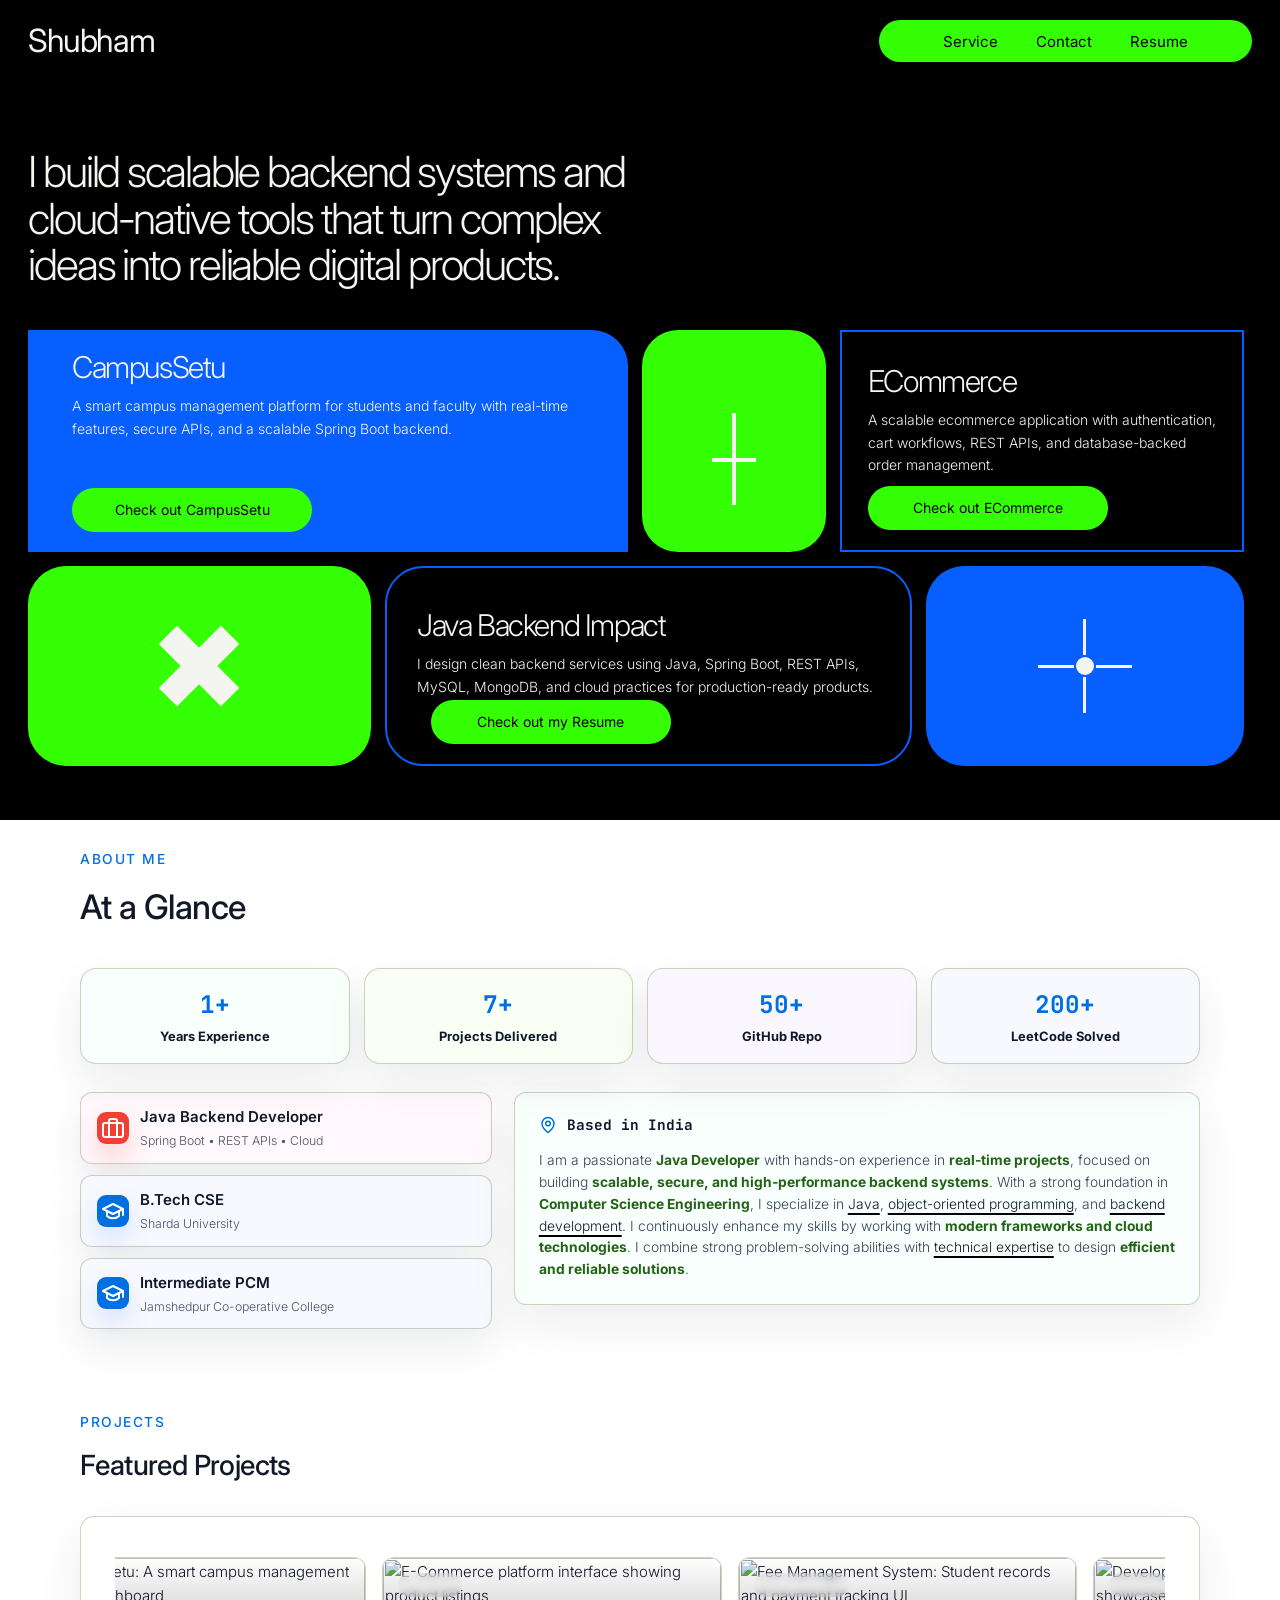
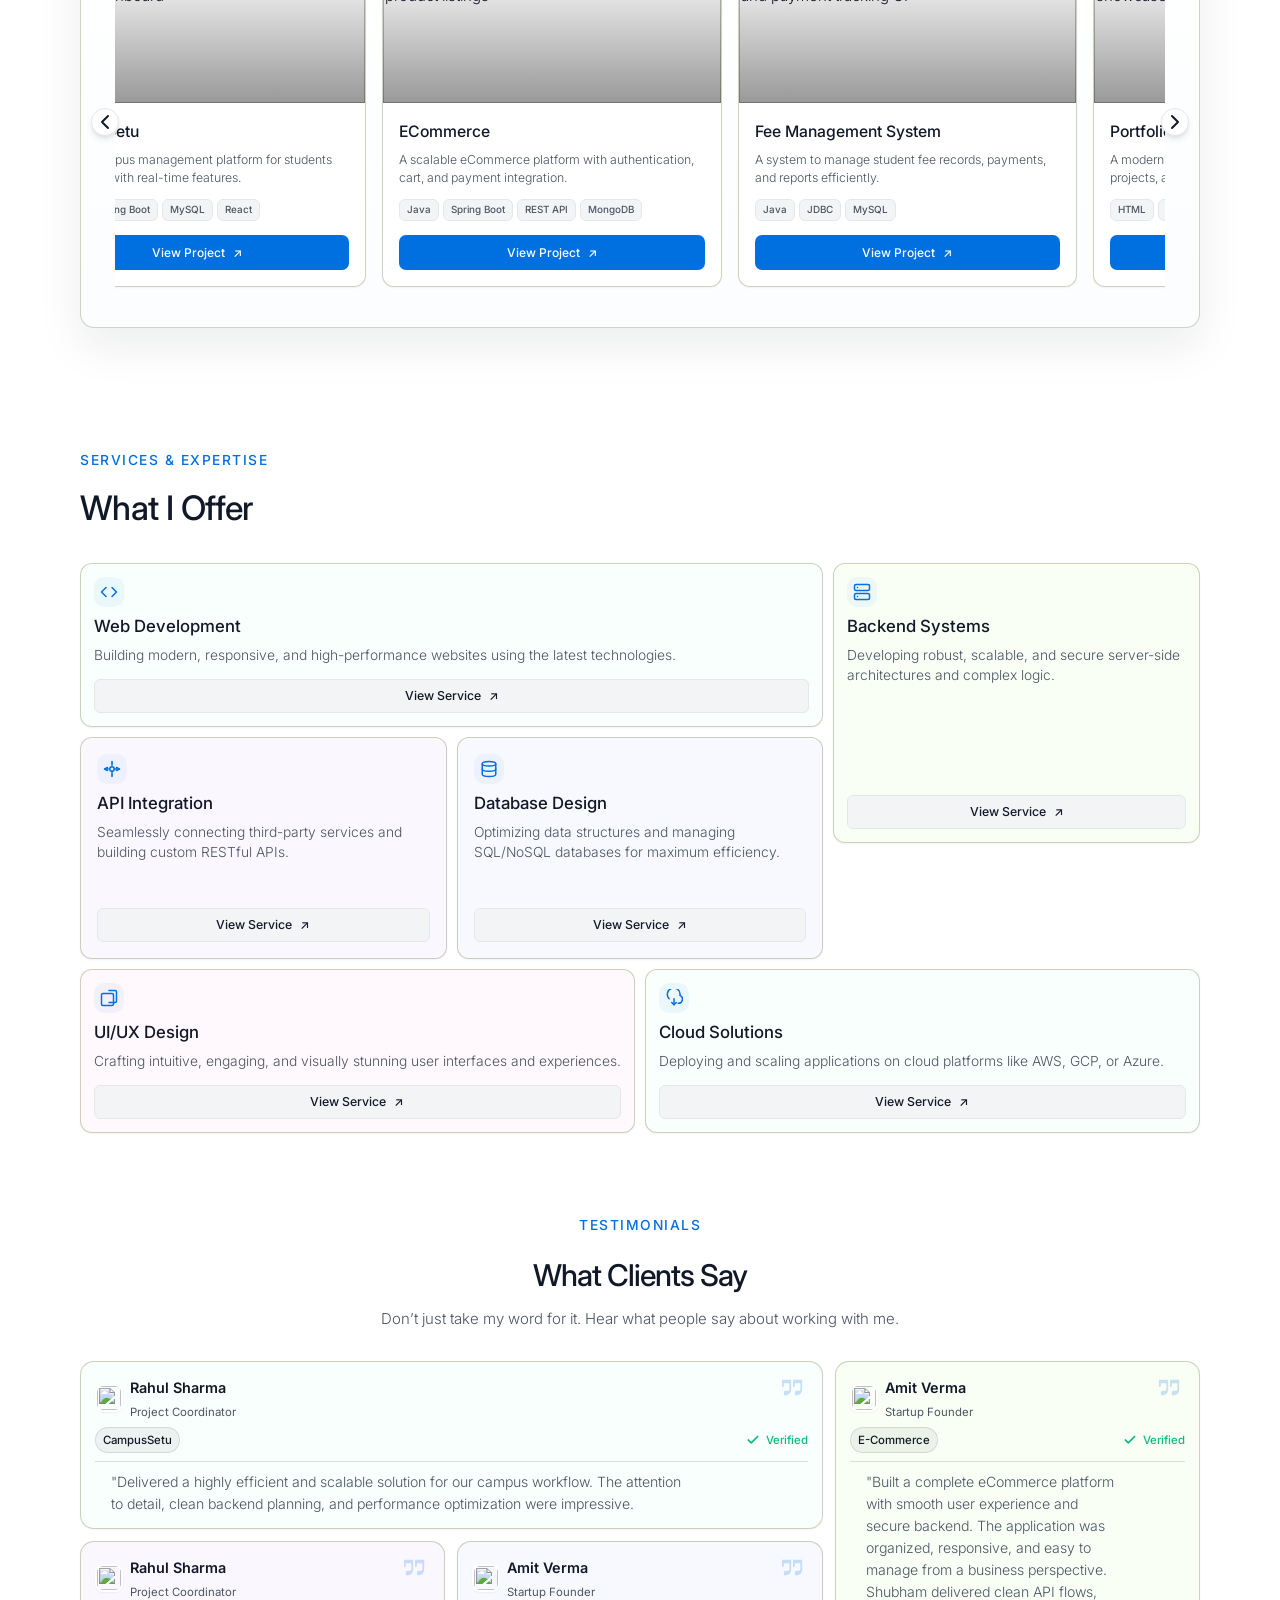
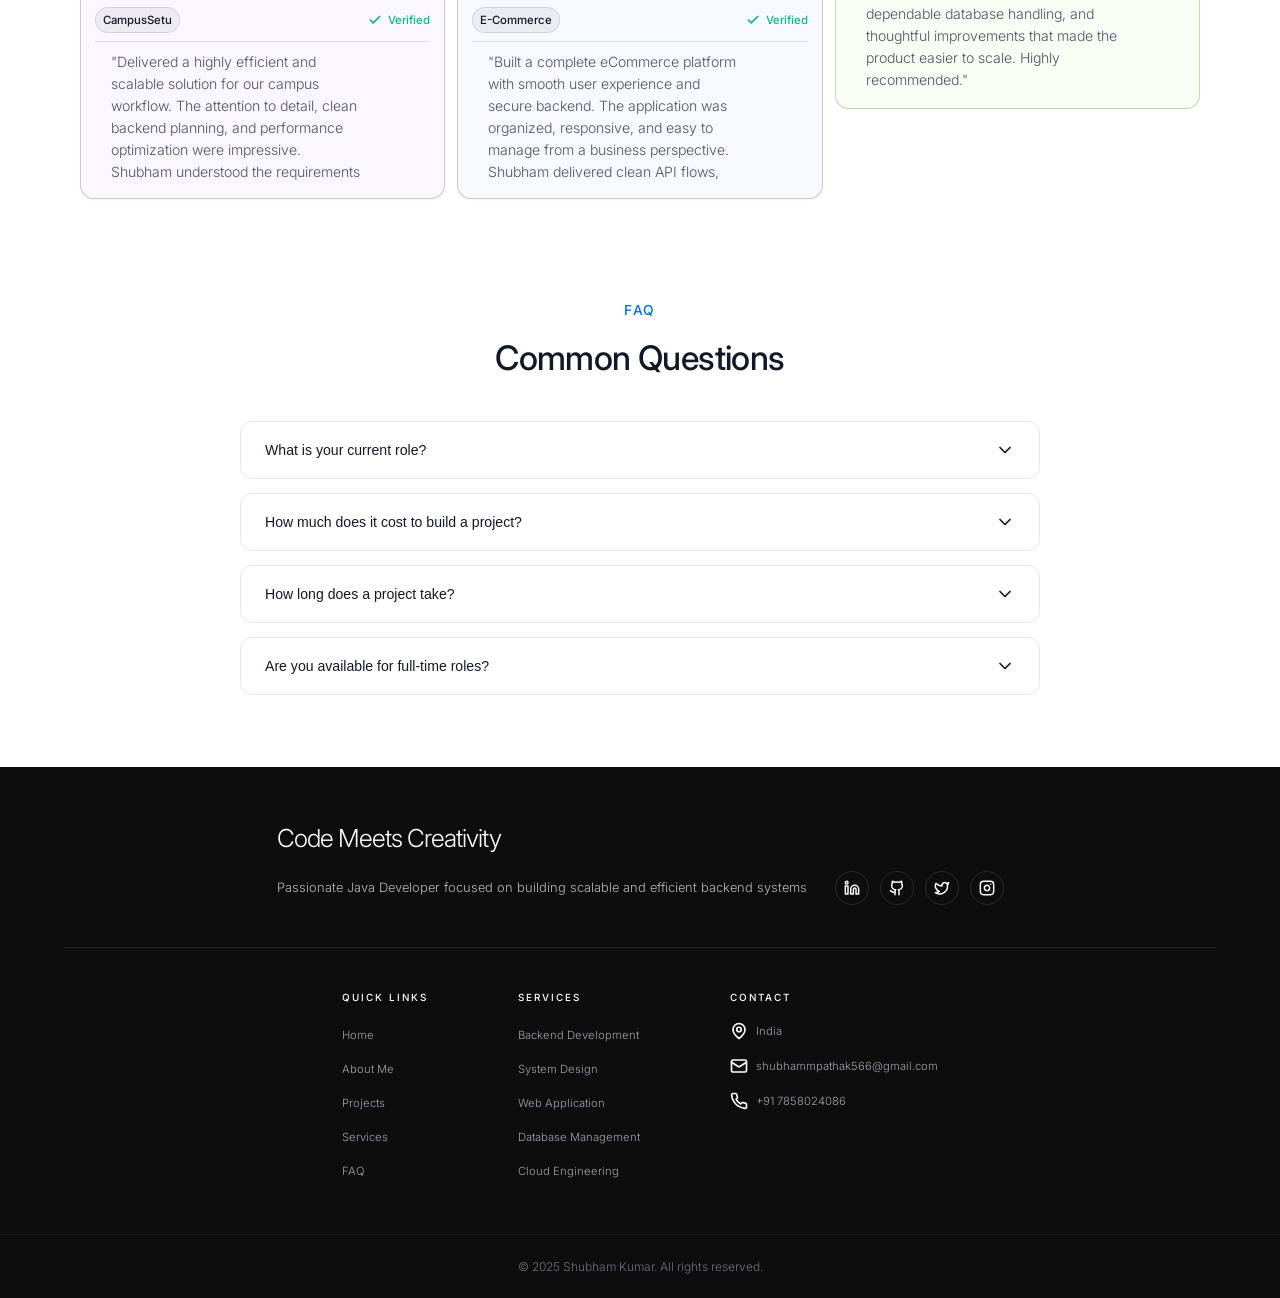
==== index.html @ 4d57603f "initial commit" ====
<head>
    <meta charset="UTF-8">
    <meta name="viewport" content="width=device-width, initial-scale=1.0">

    <meta name="google-site-verification" content="_q2HJ7RwPmGtPgEFrNHrodiwY6TTVeup7VQhLZP4Q7U" />
    <!-- 🔥 SEO Title -->
    <title>Shubham Pathak | Java Backend Developer | Cloud Engineer Portfolio</title>

    <!-- 🔥 SEO Description -->
    <meta name="description"
        content="Shubham Pathak is a Java Backend Developer and Cloud Engineer skilled in Spring Boot, AWS, Microservices, and scalable system design. Explore portfolio and projects.">

    <!-- 🔥 Keywords -->
    <meta name="keywords"
        content="Shubham Pathak, Java Developer, Backend Developer, Cloud Engineer, Spring Boot, AWS, Microservices, Portfolio">

    <!-- 🔥 Author -->
    <meta name="author" content="Shubham Pathak">

    <!-- 🔥 Canonical URL -->
    <link rel="canonical" href="https://shubham-portfolio-eight-nu.vercel.app/">

    <!-- 🔥 Favicon -->
    <link rel="icon" href="/favicon.ico" type="image/x-icon">

    <!-- 🔥 Open Graph (Facebook / LinkedIn) -->
    <meta property="og:type" content="website">
    <meta property="og:url" content="https://shubham-portfolio-eight-nu.vercel.app/">
    <meta property="og:title" content="Shubham Pathak | Java Developer Portfolio">
    <meta property="og:description"
        content="Java Backend Developer & Cloud Engineer skilled in Spring Boot, AWS, and Microservices.">
    <meta property="og:image" content="https://shubham-portfolio-eight-nu.vercel.app/profile_contact.png">

    <!-- 🔥 Twitter -->
    <meta name="twitter:card" content="summary_large_image">
    <meta name="twitter:url" content="https://shubham-portfolio-eight-nu.vercel.app/">
    <meta name="twitter:title" content="Shubham Pathak | Java Developer Portfolio">
    <meta name="twitter:description"
        content="Java Backend Developer & Cloud Engineer skilled in Spring Boot, AWS, and Microservices.">
    <meta name="twitter:image" content="https://shubham-portfolio-eight-nu.vercel.app/profile_contact.png">


    <link rel="stylesheet" href="style.css">
    <link rel="stylesheet" href="about.css">
    <link rel="stylesheet" href="services.css">
    <link rel="stylesheet" href="projects.css">
    <link rel="stylesheet" href="faq.css">
    <link rel="stylesheet" href="contact.css">
    <link rel="stylesheet" href="footer.css">
    <link rel="stylesheet" href="testimonials.css">
    <link rel="stylesheet" href="chatbot.css">
    <link rel="stylesheet" href="scale.css">
    <!-- Google Fonts -->
    <link rel="preconnect" href="https://fonts.googleapis.com">
    <link rel="preconnect" href="https://fonts.gstatic.com" crossorigin>
    <link
        href="https://fonts.googleapis.com/css2?family=Inter:wght@400;600;700;800&family=JetBrains+Mono:wght@400;500&family=Orbitron:wght@400;700;800&display=swap"
        rel="stylesheet">
</head>

<body>
    <div class="grid-background"></div>
    <div class="gradient-light"></div>

    <header class="header">
        <div class="nav-container">
            <a class="logo-bottom" href="#hero">Shubham</a>
            <nav class="nav-pill" aria-label="Primary navigation">
                <a href="#services">Service</a>
                <a href="contact.html">Contact</a>
                <a href="resume.pdf" target="_blank" rel="noopener noreferrer">Resume</a>
            </nav>
        </div>
    </header>

    <main>
        <section class="hero" id="hero">
            <div class="hero-intro">
                <h1>I build scalable backend systems and<br>cloud-native tools that turn complex<br>ideas into reliable digital products.</h1>
            </div>

            <div class="home-work-grid" aria-label="Featured portfolio work">
                <article class="home-card home-card-blue home-card-wide">
                    <h2>CampusSetu</h2>
                    <p>A smart campus management platform for students and faculty with real-time features, secure APIs, and a scalable Spring Boot backend.</p>
                    <a href="https://campussetu.in/" target="_blank" rel="noopener noreferrer">Check out CampusSetu</a>
                </article>

                <div class="home-card home-card-green home-card-icon" aria-hidden="true">
                    <span class="spark spark-thin"></span>
                </div>

                <article class="home-card home-card-outline">
                    <h2>ECommerce</h2>
                    <p>A scalable ecommerce application with authentication, cart workflows, REST APIs, and database-backed order management.</p>
                    <a href="https://github.com/shubhamkumar785/ecommerce" target="_blank" rel="noopener noreferrer">Check out ECommerce</a>
                </article>

                <div class="home-card home-card-green home-card-icon" aria-hidden="true">
                    <span class="spark spark-bold"></span>
                </div>

                <article class="home-card home-card-outline home-card-large">
                    <h2>Java Backend Impact</h2>
                    <p>I design clean backend services using Java, Spring Boot, REST APIs, MySQL, MongoDB, and cloud practices for production-ready products.</p>
                    <a href="resume.pdf" target="_blank" rel="noopener noreferrer">Check out my Resume</a>
                </article>

                <div class="home-card home-card-blue home-card-icon" aria-hidden="true">
                    <span class="burst"></span>
                </div>
            </div>
        </section>
        <section class="about" id="about">
            <div class="about-container">
                <div class="about-top">
                    <span class="section-label">ABOUT ME</span>
                    <h2 class="orbitron">At a Glance</h2>
                </div>

                <div class="stats-grid">
                    <div class="stat-card">
                        <h3>1+</h3>
                        <p>Years Experience</p>
                    </div>
                    <div class="stat-card">
                        <h3>7+</h3>
                        <p>Projects Delivered</p>
                    </div>
                    <div class="stat-card">
                        <h3>50+</h3>
                        <p>GitHub Repo</p>
                    </div>
                    <div class="stat-card">
                        <h3>200+</h3>
                        <p>LeetCode Solved</p>
                    </div>
                </div>

                <div class="about-main-grid">
                    <div class="about-left">
                        <div class="info-card highlight-card">
                            <div class="info-icon">
                                <svg xmlns="http://www.w3.org/2000/svg" width="24" height="24" viewBox="0 0 24 24"
                                    fill="none" stroke="currentColor" stroke-width="2" stroke-linecap="round"
                                    stroke-linejoin="round">
                                    <rect width="20" height="14" x="2" y="7" rx="2" ry="2" />
                                    <path d="M16 21V5a2 2 0 0 0-2-2h-4a2 2 0 0 0-2 2v16" />
                                </svg>
                            </div>
                            <div class="info-text">
                                <h4>Java Backend Developer</h4>
                                <p>Spring Boot • REST APIs • Cloud</p>
                            </div>
                        </div>

                        <div class="info-card dark-card">
                            <div class="info-icon">
                                <svg xmlns="http://www.w3.org/2000/svg" width="24" height="24" viewBox="0 0 24 24"
                                    fill="none" stroke="currentColor" stroke-width="2" stroke-linecap="round"
                                    stroke-linejoin="round">
                                    <path d="M22 10v6M2 10l10-5 10 5-10 5z" />
                                    <path d="M6 12v5c3 3 9 3 12 0v-5" />
                                </svg>
                            </div>
                            <div class="info-text">
                                <h4>B.Tech CSE</h4>
                                <p>Sharda University</p>
                            </div>
                        </div>
                        <div class="info-card dark-card">
                            <div class="info-icon">
                                <svg xmlns="http://www.w3.org/2000/svg" width="24" height="24" viewBox="0 0 24 24"
                                    fill="none" stroke="currentColor" stroke-width="2" stroke-linecap="round"
                                    stroke-linejoin="round">
                                    <path d="M22 10v6M2 10l10-5 10 5-10 5z" />
                                    <path d="M6 12v5c3 3 9 3 12 0v-5" />
                                </svg>
                            </div>
                            <div class="info-text">
                                <h4>Intermediate PCM</h4>
                                <p>Jamshedpur Co-operative College</p>
                            </div>
                        </div>


                    </div>

                    <div class="about-right">
                        <div class="location">
                            <svg xmlns="http://www.w3.org/2000/svg" width="18" height="18" viewBox="0 0 24 24"
                                fill="none" stroke="currentColor" stroke-width="2" stroke-linecap="round"
                                stroke-linejoin="round" class="neon-text">
                                <path d="M20 10c0 6-8 12-8 12s-8-6-8-12a8 8 0 0 1 16 0Z" />
                                <circle cx="12" cy="10" r="3" />
                            </svg>
                            <span>Based in India</span>
                        </div>
                        <div class="about-bio">
                            <p>I am a passionate <span class="bio-highlight">Java Developer</span> with hands-on experience in <span class="bio-highlight">real-time projects</span>, focused
                                on building <span class="bio-highlight">scalable, secure, and high-performance backend systems</span>. With a strong
                                foundation in <span class="bio-highlight">Computer Science Engineering</span>, I specialize in <span class="bio-underline">Java</span>, <span class="bio-underline">object-oriented
                                programming</span>, and <span class="bio-underline">backend development</span>. I continuously enhance my skills by working with
                                <span class="bio-highlight">modern frameworks and cloud technologies</span>. I combine strong problem-solving abilities
                                with <span class="bio-underline">technical expertise</span> to design <span class="bio-highlight">efficient and reliable solutions</span>.
                            </p>
                        </div>
                        <!-- <a href="#" class="read-more">Read Full Story <span class="arrow">→</span></a>-->
                    </div>
                </div>
            </div>
        </section>

        <section class="projects" id="projects">
            <div class="projects-container">
                <div class="projects-top">
                    <span class="section-label">PROJECTS</span>
                    <h2 class="orbitron">Featured Projects</h2>
                </div>

                <div class="projects-slider-wrapper">
                    <button class="slider-btn prev-btn" aria-label="Previous Project">
                        <svg xmlns="http://www.w3.org/2000/svg" width="24" height="24" viewBox="0 0 24 24" fill="none"
                            stroke="currentColor" stroke-width="2" stroke-linecap="round" stroke-linejoin="round">
                            <path d="m15 18-6-6 6-6" />
                        </svg>
                    </button>

                    <div class="projects-track-container">
                        <div class="projects-track">
                            <!-- Project 1: CampusSetu -->
                            <div class="project-card">
                                <div class="project-image">
                                    <img src="campussetu.png"
                                        alt="CampusSetu: A smart campus management platform dashboard">
                                    <div class="image-overlay"></div>
                                    <span class="category-tag">Full Stack</span>
                                </div>
                                <div class="project-info">
                                    <h3>CampusSetu</h3>
                                    <p>A smart campus management platform for students and faculty with real-time
                                        features.</p>
                                    <div class="tech-stack">
                                        <span class="tech-tag">Java</span>
                                        <span class="tech-tag">Spring Boot</span>
                                        <span class="tech-tag">MySQL</span>
                                        <span class="tech-tag">React</span>
                                    </div>
                                    <a href="https://github.com/shubhamkumar785/CampusSetu"
                                        class="view-project-btn">View Project <span class="arrow">↗</span></a>
                                </div>
                            </div>

                            <!-- Project 2: ECommerce -->
                            <div class="project-card">
                                <div class="project-image">
                                    <img src="emmorce.png" alt="E-Commerce platform interface showing product listings">
                                    <div class="image-overlay"></div>
                                    <span class="category-tag">Full Stack</span>
                                </div>
                                <div class="project-info">
                                    <h3>ECommerce</h3>
                                    <p>A scalable eCommerce platform with authentication, cart, and payment integration.
                                    </p>
                                    <div class="tech-stack">
                                        <span class="tech-tag">Java</span>
                                        <span class="tech-tag">Spring Boot</span>
                                        <span class="tech-tag">REST API</span>
                                        <span class="tech-tag">MongoDB</span>
                                    </div>
                                    <a href="https://github.com/shubhamkumar785/ecommerce" class="view-project-btn">View
                                        Project <span class="arrow">↗</span></a>
                                </div>
                            </div>

                            <!-- Project 3: Fee Management System -->
                            <div class="project-card">
                                <div class="project-image">
                                    <img src="feemanagement.png"
                                        alt="Fee Management System: Student records and payment tracking UI">
                                    <div class="image-overlay"></div>
                                    <span class="category-tag">Web Application</span>
                                </div>
                                <div class="project-info">
                                    <h3>Fee Management System</h3>
                                    <p>A system to manage student fee records, payments, and reports efficiently.</p>
                                    <div class="tech-stack">
                                        <span class="tech-tag">Java</span>
                                        <span class="tech-tag">JDBC</span>
                                        <span class="tech-tag">MySQL</span>
                                    </div>
                                    <a href="https://github.com/shubhamkumar785/FeeManagementSystem"
                                        class="view-project-btn">View Project <span class="arrow">↗</span></a>
                                </div>
                            </div>

                            <!-- Project 4: Portfolio -->
                            <div class="project-card">
                                <div class="project-image">
                                    <img src="portfolio.png" alt="Developer Portfolio: Responsive web design showcase">
                                    <div class="image-overlay"></div>
                                    <span class="category-tag">Frontend</span>
                                </div>
                                <div class="project-info">
                                    <h3>Portfolio</h3>
                                    <p>A modern developer portfolio showcasing skills, projects, and experience.</p>
                                    <div class="tech-stack">
                                        <span class="tech-tag">HTML</span>
                                        <span class="tech-tag">CSS</span>
                                        <span class="tech-tag">JS</span>
                                        <span class="tech-tag">React</span>
                                    </div>
                                    <a href="https://github.com/shubhamkumar785/shubham-portfolio"
                                        class="view-project-btn">View Project <span class="arrow">↗</span></a>
                                </div>
                            </div>

                            <!-- Project 5: Chat Assistant -->
                            <div class="project-card">
                                <div class="project-image">
                                    <img src="chatassistant.png"
                                        alt="Chat Assistant: AI powered conversational interface">
                                    <div class="image-overlay"></div>
                                    <span class="category-tag">AI / Web App</span>
                                </div>
                                <div class="project-info">
                                    <h3>Chat Assistant</h3>
                                    <p>An AI-powered chat assistant with voice and text interaction capabilities.</p>
                                    <div class="tech-stack">
                                        <span class="tech-tag">Python</span>
                                        <span class="tech-tag">Flask</span>
                                        <span class="tech-tag">API</span>
                                    </div>
                                    <a href="https://github.com/shubhamkumar785/VoiceVersaUsingPython"
                                        class="view-project-btn">View Project <span class="arrow">↗</span></a>
                                </div>
                            </div>
                            <!-- Project 6: ECommerce -->
                            <div class="project-card">
                                <div class="project-image">
                                    <img src="emmorce.png" alt="ECommerce">
                                    <div class="image-overlay"></div>
                                    <span class="category-tag">Full Stack</span>
                                </div>
                                <div class="project-info">
                                    <h3>ECommerce</h3>
                                    <p>A scalable eCommerce platform with authentication, cart, and payment integration.
                                    </p>
                                    <div class="tech-stack">
                                        <span class="tech-tag">Java</span>
                                        <span class="tech-tag">Spring Boot</span>
                                        <span class="tech-tag">REST API</span>
                                        <span class="tech-tag">MongoDB</span>
                                    </div>
                                    <a href="https://github.com/shubhamkumar785/ecommerce" class="view-project-btn">View
                                        Project <span class="arrow">↗</span></a>
                                </div>
                            </div>
                        </div>
                    </div>

                    <button class="slider-btn next-btn" aria-label="Next Project">
                        <svg xmlns="http://www.w3.org/2000/svg" width="24" height="24" viewBox="0 0 24 24" fill="none"
                            stroke="currentColor" stroke-width="2" stroke-linecap="round" stroke-linejoin="round">
                            <path d="m9 18 6-6-6-6" />
                        </svg>
                    </button>
                </div>

                <div class="pagination-dots">
                    <!-- Dots generated by JS -->
                </div>
            </div>
        </section>

        <section class="services" id="services">
            <div class="services-container">
                <div class="services-top">
                    <span class="section-label">SERVICES & EXPERTISE</span>
                    <h2 class="orbitron">What I Offer</h2>
                </div>

                <div class="services-slider-wrapper">
                    <div class="services-track-container">
                        <div class="services-grid">
                            <!-- Service 1: Web Development -->
                            <div class="service-card">
                                <div class="service-icon">
                                    <svg xmlns="http://www.w3.org/2000/svg" width="32" height="32" viewBox="0 0 24 24"
                                        fill="none" stroke="currentColor" stroke-width="2" stroke-linecap="round"
                                        stroke-linejoin="round">
                                        <polyline points="16 18 22 12 16 6" />
                                        <polyline points="8 6 2 12 8 18" />
                                    </svg>
                                </div>
                                <h3>Web Development</h3>
                                <p>Building modern, responsive, and high-performance websites using the latest
                                    technologies.</p>
                                <a href="#" class="view-service-btn">View Service <span class="arrow">↗</span></a>
                            </div>

                            <!-- Service 2: Backend Development -->
                            <div class="service-card">
                                <div class="service-icon">
                                    <svg xmlns="http://www.w3.org/2000/svg" width="32" height="32" viewBox="0 0 24 24"
                                        fill="none" stroke="currentColor" stroke-width="2" stroke-linecap="round"
                                        stroke-linejoin="round">
                                        <rect width="20" height="8" x="2" y="2" rx="2" ry="2" />
                                        <rect width="20" height="8" x="2" y="14" rx="2" ry="2" />
                                        <line x1="6" y1="6" x2="6" y2="6" />
                                        <line x1="6" y1="18" x2="6" y2="18" />
                                    </svg>
                                </div>
                                <h3>Backend Systems</h3>
                                <p>Developing robust, scalable, and secure server-side architectures and complex logic.
                                </p>
                                <a href="#" class="view-service-btn">View Service <span class="arrow">↗</span></a>
                            </div>

                            <!-- Service 3: API Integration -->
                            <div class="service-card">
                                <div class="service-icon">
                                    <svg xmlns="http://www.w3.org/2000/svg" width="32" height="32" viewBox="0 0 24 24"
                                        fill="none" stroke="currentColor" stroke-width="2" stroke-linecap="round"
                                        stroke-linejoin="round">
                                        <path d="m18 10 4 2-4 2" />
                                        <path d="M12 20v2" />
                                        <path d="m6 14-4-2 4-2" />
                                        <path d="M12 2v2" />
                                        <circle cx="12" cy="12" r="3" />
                                        <path d="M12 15v5" />
                                        <path d="M12 4v3" />
                                        <path d="m15 12 5 0" />
                                        <path d="m4 12 3 0" />
                                    </svg>
                                </div>
                                <h3>API Integration</h3>
                                <p>Seamlessly connecting third-party services and building custom RESTful APIs.</p>
                                <a href="#" class="view-service-btn">View Service <span class="arrow">↗</span></a>
                            </div>

                            <!-- Service 4: Database Design -->
                            <div class="service-card">
                                <div class="service-icon">
                                    <svg xmlns="http://www.w3.org/2000/svg" width="32" height="32" viewBox="0 0 24 24"
                                        fill="none" stroke="currentColor" stroke-width="2" stroke-linecap="round"
                                        stroke-linejoin="round">
                                        <ellipse cx="12" cy="5" rx="9" ry="3" />
                                        <path d="M3 5V19A9 3 0 0 0 21 19V5" />
                                        <path d="M3 12A9 3 0 0 0 21 12" />
                                    </svg>
                                </div>
                                <h3>Database Design</h3>
                                <p>Optimizing data structures and managing SQL/NoSQL databases for maximum efficiency.
                                </p>
                                <a href="#" class="view-service-btn">View Service <span class="arrow">↗</span></a>
                            </div>

                            <!-- Service 5: UI/UX Design -->
                            <div class="service-card">
                                <div class="service-icon">
                                    <svg xmlns="http://www.w3.org/2000/svg" width="32" height="32" viewBox="0 0 24 24"
                                        fill="none" stroke="currentColor" stroke-width="2" stroke-linecap="round"
                                        stroke-linejoin="round">
                                        <path d="M12 2h8a2 2 0 0 1 2 2v12a2 2 0 0 1-2 2h-8" />
                                        <rect width="16" height="16" x="2" y="6" rx="2" />
                                    </svg>
                                </div>
                                <h3>UI/UX Design</h3>
                                <p>Crafting intuitive, engaging, and visually stunning user interfaces and experiences.
                                </p>
                                <a href="#" class="view-service-btn">View Service <span class="arrow">↗</span></a>
                            </div>

                            <!-- Service 6: Cloud Solutions -->
                            <div class="service-card">
                                <div class="service-icon">
                                    <svg xmlns="http://www.w3.org/2000/svg" width="32" height="32" viewBox="0 0 24 24"
                                        fill="none" stroke="currentColor" stroke-width="2" stroke-linecap="round"
                                        stroke-linejoin="round">
                                        <path d="M17.5 19a5.5 5.5 0 0 0 2.5-10.5 8.5 8.5 0 1 0-14.5 4.5" />
                                        <path d="M12 13v8" />
                                        <path d="m15 18-3 3-3-3" />
                                    </svg>
                                </div>
                                <h3>Cloud Solutions</h3>
                                <p>Deploying and scaling applications on cloud platforms like AWS, GCP, or Azure.</p>
                                <a href="#" class="view-service-btn">View Service <span class="arrow">↗</span></a>
                            </div>
                        </div>
                    </div>
                </div>
            </div>
        </section>


        <section class="testimonials" id="testimonials">
            <div class="testimonials-container">
                <div class="testimonials-header">
                    <span class="section-label">TESTIMONIALS</span>
                    <h2 class="orbitron">What Clients Say</h2>
                    <p>Don’t just take my word for it. Hear what people say about working with me.</p>
                </div>

                <div class="testimonials-slider-wrapper">
                    <button class="slider-btn prev-testimonial" aria-label="Previous Testimonial">
                        <svg xmlns="http://www.w3.org/2000/svg" width="24" height="24" viewBox="0 0 24 24" fill="none"
                            stroke="currentColor" stroke-width="2" stroke-linecap="round" stroke-linejoin="round">
                            <path d="m15 18-6-6 6-6" />
                        </svg>
                    </button>

                    <div class="testimonials-track-container">
                        <div class="testimonials-track">
                            <!-- Testimonial 1 -->
                            <div class="testimonial-card">
                                <div class="quote-icon">
                                    <svg xmlns="http://www.w3.org/2000/svg" width="40" height="40" viewBox="0 0 24 24"
                                        fill="currentColor" class="neon-text">
                                        <path
                                            d="M14.017 21L14.017 18C14.017 16.8954 14.9124 16 16.017 16H19.017C19.5693 16 20.017 15.5523 20.017 15V9C20.017 8.44772 19.5693 8 19.017 8H15.017C14.4647 8 14.017 8.44772 14.017 9V11C14.017 11.5523 13.5693 12 13.017 12H12.017V4H22.017V15C22.017 18.3137 19.3307 21 16.017 21H14.017ZM2.01697 21L2.01697 18C2.01697 16.8954 2.9124 16 4.01697 16H7.01697C7.56925 16 8.01697 15.5523 8.01697 15V9C8.01697 8.44772 7.56925 8 7.01697 8H3.01697C2.46468 8 2.01697 8.44772 2.01697 9V11C2.01697 11.5523 1.56925 12 1.01697 12H0.0169711V4H10.017V15C10.017 18.3137 7.33068 21 4.01697 21H2.01697Z" />
                                    </svg>
                                </div>
                                <div class="testimonial-content">
                                    <p class="message">"Delivered a <strong>highly efficient and scalable solution</strong> for our campus workflow. The
                                        <strong>attention to detail</strong>, clean backend planning, and <strong>performance optimization</strong> were impressive.
                                        Shubham understood the requirements quickly, communicated progress clearly, and handled changes with a practical mindset.
                                        The final system felt reliable, well-structured, and ready for real users."</p>
                                    <div class="testimonial-footer">
                                        <div class="client-info">
                                            <div class="client-img">
                                                <img src="https://ui-avatars.com/api/?name=Rahul+Sharma&background=0D0D0D&color=00FF88"
                                                    alt="Rahul Sharma">
                                            </div>
                                            <div class="client-details">
                                                <h4 class="name">Rahul Sharma</h4>
                                                <p class="role">Project Coordinator</p>
                                            </div>
                                        </div>
                                        <div class="testimonial-meta">
                                            <span class="project-tag">CampusSetu</span>
                                            <span class="verified-badge"><svg xmlns="http://www.w3.org/2000/svg"
                                                    width="14" height="14" viewBox="0 0 24 24" fill="none"
                                                    stroke="currentColor" stroke-width="3" stroke-linecap="round"
                                                    stroke-linejoin="round">
                                                    <polyline points="20 6 9 17 4 12" />
                                                </svg> Verified</span>
                                        </div>
                                    </div>
                                </div>
                            </div>

                            <!-- Testimonial 2 -->
                            <div class="testimonial-card">
                                <div class="quote-icon">
                                    <svg xmlns="http://www.w3.org/2000/svg" width="40" height="40" viewBox="0 0 24 24"
                                        fill="currentColor" class="neon-text">
                                        <path
                                            d="M14.017 21L14.017 18C14.017 16.8954 14.9124 16 16.017 16H19.017C19.5693 16 20.017 15.5523 20.017 15V9C20.017 8.44772 19.5693 8 19.017 8H15.017C14.4647 8 14.017 8.44772 14.017 9V11C14.017 11.5523 13.5693 12 13.017 12H12.017V4H22.017V15C22.017 18.3137 19.3307 21 16.017 21H14.017ZM2.01697 21L2.01697 18C2.01697 16.8954 2.9124 16 4.01697 16H7.01697C7.56925 16 8.01697 15.5523 8.01697 15V9C8.01697 8.44772 7.56925 8 7.01697 8H3.01697C2.46468 8 2.01697 8.44772 2.01697 9V11C2.01697 11.5523 1.56925 12 1.01697 12H0.0169711V4H10.017V15C10.017 18.3137 7.33068 21 4.01697 21H2.01697Z" />
                                    </svg>
                                </div>
                                <div class="testimonial-content">
                                    <p class="message">"Built a <strong>complete eCommerce platform</strong> with <strong>smooth user experience</strong>
                                        and <strong>secure backend</strong>. The application was organized, responsive, and easy to manage from a business
                                        perspective. Shubham delivered clean API flows, dependable database handling, and thoughtful improvements that made
                                        the product easier to scale. Highly recommended."</p>
                                    <div class="testimonial-footer">
                                        <div class="client-info">
                                            <div class="client-img">
                                                <img src="https://ui-avatars.com/api/?name=Amit+Verma&background=0D0D0D&color=00FF88"
                                                    alt="Amit Verma">
                                            </div>
                                            <div class="client-details">
                                                <h4 class="name">Amit Verma</h4>
                                                <p class="role">Startup Founder</p>
                                            </div>
                                        </div>
                                        <div class="testimonial-meta">
                                            <span class="project-tag">E-Commerce</span>
                                            <span class="verified-badge"><svg xmlns="http://www.w3.org/2000/svg"
                                                    width="14" height="14" viewBox="0 0 24 24" fill="none"
                                                    stroke="currentColor" stroke-width="3" stroke-linecap="round"
                                                    stroke-linejoin="round">
                                                    <polyline points="20 6 9 17 4 12" />
                                                </svg> Verified</span>
                                        </div>
                                    </div>
                                </div>
                            </div>

                            <!-- Testimonial 3 -->
                            <div class="testimonial-card">
                                <div class="quote-icon">
                                    <svg xmlns="http://www.w3.org/2000/svg" width="40" height="40" viewBox="0 0 24 24"
                                        fill="currentColor" class="neon-text">
                                        <path
                                            d="M14.017 21L14.017 18C14.017 16.8954 14.9124 16 16.017 16H19.017C19.5693 16 20.017 15.5523 20.017 15V9C20.017 8.44772 19.5693 8 19.017 8H15.017C14.4647 8 14.017 8.44772 14.017 9V11C14.017 11.5523 13.5693 12 13.017 12H12.017V4H22.017V15C22.017 18.3137 19.3307 21 16.017 21H14.017ZM2.01697 21L2.01697 18C2.01697 16.8954 2.9124 16 4.01697 16H7.01697C7.56925 16 8.01697 15.5523 8.01697 15V9C8.01697 8.44772 7.56925 8 7.01697 8H3.01697C2.46468 8 2.01697 8.44772 2.01697 9V11C2.01697 11.5523 1.56925 12 1.01697 12H0.0169711V4H10.017V15C10.017 18.3137 7.33068 21 4.01697 21H2.01697Z" />
                                    </svg>
                                </div>
                                <div class="testimonial-content">
                                    <p class="message">"Delivered a <strong>highly efficient and scalable solution</strong> for our campus
                                        workflow. The <strong>attention to detail</strong>, clean backend planning, and
                                        <strong>performance optimization</strong> were impressive. Shubham understood the requirements quickly,
                                        communicated progress clearly, and handled changes with a practical mindset."</p>
                                    <div class="testimonial-footer">
                                        <div class="client-info">
                                            <div class="client-img">
                                                <img src="https://ui-avatars.com/api/?name=Rahul+Sharma&background=0D0D0D&color=00FF88"
                                                    alt="Rahul Sharma">
                                            </div>
                                            <div class="client-details">
                                                <h4 class="name">Rahul Sharma</h4>
                                                <p class="role">Project Coordinator</p>
                                            </div>
                                        </div>
                                        <div class="testimonial-meta">
                                            <span class="project-tag">CampusSetu</span>
                                            <span class="verified-badge"><svg xmlns="http://www.w3.org/2000/svg"
                                                    width="14" height="14" viewBox="0 0 24 24" fill="none"
                                                    stroke="currentColor" stroke-width="3" stroke-linecap="round"
                                                    stroke-linejoin="round">
                                                    <polyline points="20 6 9 17 4 12" />
                                                </svg> Verified</span>
                                        </div>
                                    </div>
                                </div>
                            </div>

                            <!-- Testimonial 4 -->
                            <div class="testimonial-card">
                                <div class="quote-icon">
                                    <svg xmlns="http://www.w3.org/2000/svg" width="40" height="40" viewBox="0 0 24 24"
                                        fill="currentColor" class="neon-text">
                                        <path
                                            d="M14.017 21L14.017 18C14.017 16.8954 14.9124 16 16.017 16H19.017C19.5693 16 20.017 15.5523 20.017 15V9C20.017 8.44772 19.5693 8 19.017 8H15.017C14.4647 8 14.017 8.44772 14.017 9V11C14.017 11.5523 13.5693 12 13.017 12H12.017V4H22.017V15C22.017 18.3137 19.3307 21 16.017 21H14.017ZM2.01697 21L2.01697 18C2.01697 16.8954 2.9124 16 4.01697 16H7.01697C7.56925 16 8.01697 15.5523 8.01697 15V9C8.01697 8.44772 7.56925 8 7.01697 8H3.01697C2.46468 8 2.01697 8.44772 2.01697 9V11C2.01697 11.5523 1.56925 12 1.01697 12H0.0169711V4H10.017V15C10.017 18.3137 7.33068 21 4.01697 21H2.01697Z" />
                                    </svg>
                                </div>
                                <div class="testimonial-content">
                                    <p class="message">"Built a <strong>complete eCommerce platform</strong> with
                                        <strong>smooth user experience</strong> and <strong>secure backend</strong>. The application was
                                        organized, responsive, and easy to manage from a business perspective. Shubham delivered clean API
                                        flows, dependable database handling, and thoughtful improvements."</p>
                                    <div class="testimonial-footer">
                                        <div class="client-info">
                                            <div class="client-img">
                                                <img src="https://ui-avatars.com/api/?name=Amit+Verma&background=0D0D0D&color=00FF88"
                                                    alt="Amit Verma">
                                            </div>
                                            <div class="client-details">
                                                <h4 class="name">Amit Verma</h4>
                                                <p class="role">Startup Founder</p>
                                            </div>
                                        </div>
                                        <div class="testimonial-meta">
                                            <span class="project-tag">E-Commerce</span>
                                            <span class="verified-badge"><svg xmlns="http://www.w3.org/2000/svg"
                                                    width="14" height="14" viewBox="0 0 24 24" fill="none"
                                                    stroke="currentColor" stroke-width="3" stroke-linecap="round"
                                                    stroke-linejoin="round">
                                                    <polyline points="20 6 9 17 4 12" />
                                                </svg> Verified</span>
                                        </div>
                                    </div>
                                </div>
                            </div>
                        </div>
                    </div>

                    <button class="slider-btn next-testimonial" aria-label="Next Testimonial">
                        <svg xmlns="http://www.w3.org/2000/svg" width="24" height="24" viewBox="0 0 24 24" fill="none"
                            stroke="currentColor" stroke-width="2" stroke-linecap="round" stroke-linejoin="round">
                            <path d="m9 18 6-6-6-6" />
                        </svg>
                    </button>
                </div>

                <div class="testimonial-pagination">
                    <!-- Dots will be added by JS -->
                </div>

                <!-- <div class="testimonials-cta">
                    <button class="btn btn-view-all">View All Testimonials &rarr;</button>
                </div> -->
            </div>
        </section>

        <section class="faq" id="faq">
            <div class="faq-container">
                <div class="faq-top">
                    <span class="section-label">FAQ</span>
                    <h2 class="orbitron">Common Questions</h2>
                </div>

                <div class="faq-accordion">
                    <!-- FAQ Item 1 -->
                    <div class="faq-item">
                        <button class="faq-question">
                            <span>What is your current role?</span>
                            <svg xmlns="http://www.w3.org/2000/svg" width="20" height="20" viewBox="0 0 24 24"
                                fill="none" stroke="currentColor" stroke-width="2" stroke-linecap="round"
                                stroke-linejoin="round" class="chevron">
                                <path d="m6 9 6 6 6-6" />
                            </svg>
                        </button>
                        <div class="faq-answer">
                            <p>I am a Java Backend Developer focused on building scalable and high-performance
                                applications.</p>
                        </div>
                    </div>

                    <!-- FAQ Item 2 -->
                    <div class="faq-item">
                        <button class="faq-question">
                            <span>How much does it cost to build a project?</span>
                            <svg xmlns="http://www.w3.org/2000/svg" width="20" height="20" viewBox="0 0 24 24"
                                fill="none" stroke="currentColor" stroke-width="2" stroke-linecap="round"
                                stroke-linejoin="round" class="chevron">
                                <path d="m6 9 6 6 6-6" />
                            </svg>
                        </button>
                        <div class="faq-answer">
                            <p>The cost depends on the project scope, features, and complexity. I offer flexible pricing
                                based on requirements.</p>
                        </div>
                    </div>

                    <!-- FAQ Item 3 -->
                    <div class="faq-item">
                        <button class="faq-question">
                            <span>How long does a project take?</span>
                            <svg xmlns="http://www.w3.org/2000/svg" width="20" height="20" viewBox="0 0 24 24"
                                fill="none" stroke="currentColor" stroke-width="2" stroke-linecap="round"
                                stroke-linejoin="round" class="chevron">
                                <path d="m6 9 6 6 6-6" />
                            </svg>
                        </button>
                        <div class="faq-answer">
                            <p>Project timelines vary based on complexity, but most projects are completed within a few
                                weeks.</p>
                        </div>
                    </div>

                    <!-- FAQ Item 4 -->
                    <div class="faq-item">
                        <button class="faq-question">
                            <span>Are you available for full-time roles?</span>
                            <svg xmlns="http://www.w3.org/2000/svg" width="20" height="20" viewBox="0 0 24 24"
                                fill="none" stroke="currentColor" stroke-width="2" stroke-linecap="round"
                                stroke-linejoin="round" class="chevron">
                                <path d="m6 9 6 6 6-6" />
                            </svg>
                        </button>
                        <div class="faq-answer">
                            <p>Yes, I am open to full-time, freelance, and remote opportunities.</p>
                        </div>
                    </div>
                </div>
            </div>
        </section>
    </main>
    <footer class="footer">
        <div class="footer-cta">
            <div class="nav-container">
                <h2>Code Meets Creativity</h2>
                <p class="footer-cta-subtitle">Passionate Java Developer focused on building scalable and efficient backend systems</p>
                <div class="footer-socials footer-socials-cta" aria-label="Social links">
                    <a href="https://www.linkedin.com/in/shubham-kumar-5a85032a6/" aria-label="LinkedIn" target="_blank" rel="noopener noreferrer">
                        <svg xmlns="http://www.w3.org/2000/svg" width="21" height="21" viewBox="0 0 24 24" fill="none" stroke="currentColor" stroke-width="2.2" stroke-linecap="round" stroke-linejoin="round">
                            <path d="M16 8a6 6 0 0 1 6 6v7h-4v-7a2 2 0 0 0-2-2 2 2 0 0 0-2 2v7h-4v-7a6 6 0 0 1 6-6z" />
                            <rect width="4" height="12" x="2" y="9" />
                            <circle cx="4" cy="4" r="2" />
                        </svg>
                    </a>
                    <a href="https://github.com/shubhamkumar785" aria-label="GitHub" target="_blank" rel="noopener noreferrer">
                        <svg xmlns="http://www.w3.org/2000/svg" width="21" height="21" viewBox="0 0 24 24" fill="none" stroke="currentColor" stroke-width="2.2" stroke-linecap="round" stroke-linejoin="round">
                            <path d="M15 22v-4a4.8 4.8 0 0 0-1-3.5c3 0 6-2 6-5.5.08-1.25-.27-2.48-1-3.5.28-1.15.28-2.35 0-3.5 0 0-1 0-3 1.5-2.64-.5-5.36-.5-8 0C6 2 5 2 5 2c-.3 1.15-.3 2.35 0 3.5A5.403 5.403 0 0 0 4 9c0 3.5 3 5.5 6 5.5-.39.49-.68 1.05-.85 1.65-.17.6-.22 1.23-.15 1.85v4" />
                            <path d="M9 18c-4.51 2-5-2-7-2" />
                        </svg>
                    </a>
                    <a href="https://x.com/Shubham55970890" aria-label="Twitter" target="_blank" rel="noopener noreferrer">
                        <svg xmlns="http://www.w3.org/2000/svg" width="21" height="21" viewBox="0 0 24 24" fill="none" stroke="currentColor" stroke-width="2.2" stroke-linecap="round" stroke-linejoin="round">
                            <path d="M22 4s-.7 2.1-2 3.4c1.6 10-9.4 17.3-18 11.6 2.2.1 4.4-.6 6-2C3 15.5.5 9.6 3 5c2.2 2.6 5.6 4.1 9 4-.9-4.2 4-6.6 7-3.8 1.1 0 3-1.2 3-1.2z" />
                        </svg>
                    </a>
                    <a href="https://www.instagram.com/shubhxm._" aria-label="Instagram" target="_blank" rel="noopener noreferrer">
                        <svg xmlns="http://www.w3.org/2000/svg" width="21" height="21" viewBox="0 0 24 24" fill="none" stroke="currentColor" stroke-width="2.2" stroke-linecap="round" stroke-linejoin="round">
                            <rect width="20" height="20" x="2" y="2" rx="5" ry="5" />
                            <path d="M16 11.37A4 4 0 1 1 12.63 8 4 4 0 0 1 16 11.37z" />
                            <line x1="17.5" y1="6.5" x2="17.51" y2="6.5" />
                        </svg>
                    </a>
                </div>
            </div>
        </div>
        <div class="footer-divider"></div>
        <div class="footer-main">
            <div class="nav-container">
                <div class="footer-grid">
                    <div class="footer-col">
                        <h4>QUICK LINKS</h4>
                        <ul class="footer-links">
                            <li><a href="#hero">Home</a></li>
                            <li><a href="#about">About Me</a></li>
                            <li><a href="#projects">Projects</a></li>
                            <li><a href="#services">Services</a></li>
                            <li><a href="#faq">FAQ</a></li>
                        </ul>
                    </div>
                    <div class="footer-col">
                        <h4>SERVICES</h4>
                        <ul class="footer-links">
                            <li><a href="#services">Backend Development</a></li>
                            <li><a href="#services">System Design</a></li>
                            <li><a href="#services">Web Application</a></li>
                            <li><a href="#services">Database Management</a></li>
                            <li><a href="#services">Cloud Engineering</a></li>
                        </ul>
                    </div>
                    <div class="footer-col">
                        <h4>CONTACT</h4>
                        <ul class="footer-links">
                            <li><a href="#"><svg class="footer-contact-icon" xmlns="http://www.w3.org/2000/svg" width="18" height="18" viewBox="0 0 24 24" fill="none" stroke="currentColor" stroke-width="2.2" stroke-linecap="round" stroke-linejoin="round"><path d="M20 10c0 6-8 12-8 12s-8-6-8-12a8 8 0 0 1 16 0Z" /><circle cx="12" cy="10" r="3" /></svg>India</a></li>
                            <li><a href="mailto:shubhammpathak566@gmail.com"><svg class="footer-contact-icon" xmlns="http://www.w3.org/2000/svg" width="18" height="18" viewBox="0 0 24 24" fill="none" stroke="currentColor" stroke-width="2.2" stroke-linecap="round" stroke-linejoin="round"><rect width="20" height="16" x="2" y="4" rx="2" /><path d="m22 7-8.97 5.7a1.94 1.94 0 0 1-2.06 0L2 7" /></svg>shubhammpathak566@gmail.com</a></li>
                            <li><a href="tel:+917858024086"><svg class="footer-contact-icon" xmlns="http://www.w3.org/2000/svg" width="18" height="18" viewBox="0 0 24 24" fill="none" stroke="currentColor" stroke-width="2.2" stroke-linecap="round" stroke-linejoin="round"><path d="M22 16.92v3a2 2 0 0 1-2.18 2 19.79 19.79 0 0 1-8.63-3.07 19.5 19.5 0 0 1-6-6 19.79 19.79 0 0 1-3.07-8.67A2 2 0 0 1 4.11 2h3a2 2 0 0 1 2 1.72 12.84 12.84 0 0 0 .7 2.81 2 2 0 0 1-.45 2.11L8.09 9.91a16 16 0 0 0 6 6l1.27-1.27a2 2 0 0 1 2.11-.45 12.84 12.84 0 0 0 2.81.7A2 2 0 0 1 22 16.92z" /></svg>+91 7858024086</a></li>
                        </ul>
                    </div>
                </div>
            </div>
        </div>
        <div class="footer-bottom">
            <div class="nav-container">
                <p class="copyright">&copy; 2025 Shubham Kumar. All rights reserved.</p>
            </div>
        </div>
    </footer>

        <!-- CHATBOT -->
        <div class="chatbot-trigger" id="chatbot-trigger">
            <div class="chatbot-tooltip">
                <strong>Hello! How can I help?</strong>
                <!--<span>Shubham's Virtual Assistant</span> -->
            </div>
            <svg xmlns="http://www.w3.org/2000/svg" width="24" height="24" viewBox="0 0 24 24" fill="none"
                stroke="currentColor" stroke-width="2" stroke-linecap="round" stroke-linejoin="round">
                <path d="M21 15a2 2 0 0 1-2 2H7l-4 4V5a2 2 0 0 1 2-2h14a2 2 0 0 1 2 2z" />
            </svg>
        </div>

        <div class="chatbot-window" id="chatbot-window">
            <div class="chatbot-header">
                <div class="chatbot-title">
                    <div class="status-dot"></div>
                    <span>Shubham's Assistant</span>
                </div>
                <button class="close-chatbot" id="close-chatbot">
                    <svg xmlns="http://www.w3.org/2000/svg" width="20" height="20" viewBox="0 0 24 24" fill="none"
                        stroke="currentColor" stroke-width="2" stroke-linecap="round" stroke-linejoin="round">
                        <line x1="18" y1="6" x2="6" y2="18" />
                        <line x1="6" y1="6" x2="18" y2="18" />
                    </svg>
                </button>
            </div>

            <div class="chatbot-messages" id="chatbot-messages">
                <div class="message bot">
                    Hi! I'm virtual assistant. How can I help you today?
                </div>
            </div>

            <div class="chatbot-options">
                <button class="option-btn" data-type="skills">Technical Skills</button>
                <button class="option-btn" data-type="projects">Key Projects</button>
                <button class="option-btn" data-type="contact">Get in Touch</button>
                <button class="option-btn" data-type="resume">Download Resume</button>
            </div>

            <div class="chatbot-input-area">
                <input type="text" placeholder="Type your message..." id="chatbot-input">
                <button class="send-msg" id="send-msg">
                    <svg xmlns="http://www.w3.org/2000/svg" width="18" height="18" viewBox="0 0 24 24" fill="none"
                        stroke="currentColor" stroke-width="2" stroke-linecap="round" stroke-linejoin="round">
                        <line x1="22" y1="2" x2="11" y2="13" />
                        <polygon points="22 2 15 22 11 13 2 9 22 2" />
                    </svg>
                </button>
            </div>
        </div>

        <script src="script.js"></script>
</body>

</html>
---- style.css ----
:root {
    --bg-color: #ffffff;
    --card-bg: #f8f9fa;
    --text-primary: #111827;
    --text-secondary: #4b5563;
    --accent-blue: #0070e0;
    --accent-red: #f04033;
    --neon-green: var(--accent-blue);
    --neon-green-glow: rgba(0, 112, 224, 0.1);
    --border-color: #e5e7eb;
    --grid-color: rgba(0, 0, 0, 0.03);
    --transition: all 0.3s cubic-bezier(0.4, 0, 0.2, 1);
    --shadow-sm: 0 1px 2px 0 rgba(0, 0, 0, 0.05);
    --shadow-md: 0 4px 6px -1px rgba(0, 0, 0, 0.1), 0 2px 4px -1px rgba(0, 0, 0, 0.06);
    --shadow-lg: 0 10px 15px -3px rgba(0, 0, 0, 0.1), 0 4px 6px -2px rgba(0, 0, 0, 0.05);
}

* {
    margin: 0;
    padding: 0;
    box-sizing: border-box;
}

html,
body {
    background-color: var(--bg-color);
    color: var(--text-primary);
    font-family: 'Inter', sans-serif;
    line-height: 1.6;
    overflow-x: hidden;
    width: 100%;
    min-height: 100vh;
    font-weight: 300;
}

html {
    background: #0d0d0d;
    overscroll-behavior-y: none;
}

body {
    min-height: 100vh;
}

main {
    background: #ffffff;
    display: block;
}

img {
    max-width: 100%;
    height: auto;
    display: block;
}

.jetbrains-mono {
    font-family: 'JetBrains Mono', monospace;
}

/* Background Effects */
.grid-background {
    position: fixed;
    top: 0;
    left: 0;
    width: 100%;
    height: 100%;
    background-image:
        linear-gradient(var(--grid-color) 1px, transparent 1px),
        linear-gradient(90deg, var(--grid-color) 1px, transparent 1px);
    background-size: 40px 40px;
    z-index: -2;
}

.gradient-light {
    position: fixed;
    top: -10%;
    right: -10%;
    width: 60%;
    height: 60%;
    background: radial-gradient(circle, rgba(57, 255, 20, 0.05) 0%, transparent 70%);
    z-index: -1;
    filter: blur(80px);
}

/* Header & Nav */
/* Header & Nav */
.header {
    position: fixed;
    top: 0;
    left: 0;
    width: 100%;
    z-index: 1000;
    background: #ffffff;
    transition: var(--transition);
}

.nav-container {
    max-width: 1300px;
    margin: 0 auto;
    padding: 0 4%;
    display: flex;
    justify-content: space-between;
    align-items: center;
}

/* Top Nav */
.nav-top {
    border-bottom: 1px solid var(--border-color);
    padding: 12px 0;
}

.logo-top {
    font-size: 0.8rem;
    font-weight: 500;
    letter-spacing: 5px;
    color: var(--text-primary);
    text-transform: uppercase;
}

.nav-top-links {
    display: flex;
    list-style: none;
    gap: 30px;
}

.nav-top-links li a {
    color: var(--text-secondary);
    text-decoration: none;
    font-size: 0.9rem;
    font-weight: 400;
    transition: var(--transition);
}

.nav-top-links li a:hover {
    color: var(--text-primary);
}

.nav-top-right {
    display: flex;
    align-items: center;
    gap: 25px;
}

.search-icon {
    font-size: 1.1rem;
    cursor: pointer;
    color: var(--text-secondary);
}

.login-link {
    color: var(--accent-red);
    text-decoration: none;
    font-size: 0.95rem;
    font-weight: 400;
}

.btn-connect-red {
    background: var(--accent-red);
    color: #ffffff;
    padding: 8px 18px;
    border-radius: 4px;
    text-decoration: none;
    font-size: 0.9rem;
    font-weight: 400;
    transition: var(--transition);
}

.btn-connect-red:hover {
    background: #e0352b;
    box-shadow: 0 4px 12px rgba(240, 64, 51, 0.2);
}

/* Bottom Nav */
.nav-bottom {
    padding: 18px 0;
    box-shadow: 0 4px 12px rgba(0, 0, 0, 0.03);
}

.logo-bottom {
    font-size: 1.7rem;
    font-weight: 400;
    color: var(--text-primary);
    letter-spacing: -0.5px;
}

.logo-bottom span {
    font-weight: 600;
}

.nav-bottom-links {
    display: flex;
    list-style: none;
    gap: 35px;
}

.nav-bottom-links li a {
    color: var(--text-secondary);
    text-decoration: none;
    font-size: 1rem;
    font-weight: 400;
    transition: var(--transition);
}

.nav-bottom-links li a:hover {
    color: var(--accent-blue);
}

/* Mobile Adjustments */
@media (max-width: 992px) {
    .nav-top-links, .nav-bottom-links, .search-icon, .login-link {
        display: none;
    }
    
    .nav-top { padding: 8px 0; }
    .nav-bottom { padding: 12px 0; }
}

/* Scroll Indicator */
.scroll-indicator {
    position: absolute;
    bottom: 30px;
    left: 50%;
    transform: translateX(-50%);
    display: flex;
    flex-direction: column;
    align-items: center;
    gap: 12px;
    z-index: 10;
}

.scroll-text {
    font-size: 0.75rem;
    color: var(--text-secondary);
    letter-spacing: 3px;
    font-weight: 500;
    text-transform: uppercase;
}

.mouse {
    width: 28px;
    height: 45px;
    border: 2px solid var(--border-color);
    border-radius: 20px;
    position: relative;
    display: flex;
    justify-content: center;
}

.wheel {
    width: 4px;
    height: 8px;
    background: var(--accent-blue);
    border-radius: 10px;
    position: absolute;
    top: 10px;
    animation: mouse-scroll 1.8s ease-out infinite;
}

@keyframes mouse-scroll {
    0% {
        opacity: 0;
        transform: translateY(-5px);
    }

    20% {
        opacity: 1;
    }

    100% {
        opacity: 0;
        transform: translateY(15px);
    }
}

/* Hero Section */
/* .hero {
    display: flex;
    align-items: center;
    justify-content: space-between;
    padding: 5% 8%;
    max-width: 1400px;
    margin: 0 auto;
    min-height: calc(100vh - 100px);
    gap: 4rem;
} */

.hero {
    display: flex;
    flex-direction: column;
    align-items: center;
    justify-content: center;
    text-align: center;
    padding: 200px 8% 100px;
    max-width: 1200px;
    margin: 0 auto;
    min-height: 80vh;
}

.hero-content {
    width: 100%;
    max-width: 900px;
    display: flex;
    flex-direction: column;
    align-items: center;
}

.badge {
    background: rgba(0, 112, 224, 0.05);
    color: var(--accent-blue);
    padding: 8px 16px;
    border-radius: 100px;
    font-size: 0.9rem;
    font-weight: 400;
    display: inline-flex;
    align-items: center;
    gap: 10px;
    margin-bottom: 2rem;
    border: 1px solid rgba(0, 112, 224, 0.1);
}

.pulse-dot {
    width: 8px;
    height: 8px;
    background-color: var(--accent-blue);
    border-radius: 50%;
    position: relative;
}

.pulse-dot::after {
    content: '';
    position: absolute;
    width: 100%;
    height: 100%;
    background-color: var(--accent-blue);
    border-radius: 50%;
    animation: pulse 2s infinite;
}

@keyframes pulse {
    0% {
        transform: scale(1);
        opacity: 0.8;
    }

    100% {
        transform: scale(3);
        opacity: 0;
    }
}

h1 {
    font-size: 5rem;
    font-weight: 300;
    line-height: 1.1;
    margin-bottom: 2.5rem;
    color: var(--text-primary);
    letter-spacing: -2px;
}

h1 .highlight {
    color: var(--accent-blue);
    text-shadow: none;
}

.description {
    color: var(--text-secondary);
    font-size: 1.2rem;
    margin-bottom: 3.5rem;
    max-width: 800px;
    font-weight: 300;
    line-height: 1.6;
}

.cta-group {
    display: flex;
    justify-content: center;
    gap: 1.5rem;
    margin-bottom: 4rem;
}

.btn {
    padding: 16px 36px;
    text-decoration: none;
    border-radius: 50px;
    font-weight: 300;
    font-size: 1rem;
    cursor: pointer;
    display: flex;
    align-items: center;
    justify-content: center;
    gap: 10px;
    transition: var(--transition);
}

.btn-primary {
    background-color: var(--accent-blue);
    color: #fff;
    border: none;
    box-shadow: 0 4px 14px rgba(0, 112, 224, 0.15);
}

.btn-primary:hover {
    transform: translateY(-3px);
    background-color: #0061c2;
    box-shadow: 0 6px 20px rgba(0, 112, 224, 0.35);
}

.btn-secondary {
    background: transparent;
    color: var(--text-primary);
    border: 1px solid var(--border-color);
}

.btn-secondary:hover {
    background: #f9fafb;
    border-color: #d1d5db;
    transform: translateY(-3px);
    box-shadow: var(--shadow-md);
}

.social-links {
    display: flex;
    justify-content: center;
    gap: 1.2rem;
}

.social-icon {
    width: 45px;
    height: 45px;
    border-radius: 50%;
    background: transparent;
    border: 1px solid var(--border-color);
    display: flex;
    align-items: center;
    justify-content: center;
    color: var(--text-secondary);
    transition: var(--transition);
    text-decoration: none;
}

.social-icon:hover {
    border-color: var(--accent-blue);
    color: var(--accent-blue);
    background: rgba(0, 112, 224, 0.05);
    transform: translateY(-3px);
}

.terminal-window {
    width: 100%;
    max-width: 550px;
    background: #ffffff;
    border-radius: 16px;
    border: 1px solid var(--border-color);
    box-shadow: var(--shadow-lg);
    overflow: hidden;
    animation: floating 6s ease-in-out infinite;
}

@keyframes floating {

    0%,
    100% {
        transform: translateY(0);
    }

    50% {
        transform: translateY(-15px);
    }
}

.terminal-header {
    background: #f9fafb;
    padding: 14px 20px;
    display: flex;
    align-items: center;
    gap: 1.5rem;
    border-bottom: 1px solid var(--border-color);
}

.terminal-dots {
    display: flex;
    gap: 8px;
}

.terminal-dots .dot {
    width: 12px;
    height: 12px;
    border-radius: 50%;
}

.dot.red {
    background: #ff5f56;
}

.dot.yellow {
    background: #ffbd2e;
}

.dot.green {
    background: #27c93f;
}

.terminal-title {
    color: var(--text-secondary);
    font-size: 0.85rem;
    font-family: 'JetBrains Mono', monospace;
}

.terminal-body {
    padding: 30px;
    font-size: 0.95rem;
    color: var(--text-primary);
    height: 400px;
    overflow-y: auto;
    font-family: 'JetBrains Mono', monospace;
}

.line {
    margin-bottom: 12px;
}

.prompt {
    color: var(--accent-blue);
    margin-right: 12px;
}

.command {
    color: var(--text-primary);
}

.line.res {
    color: var(--text-secondary);
    padding-left: 24px;
}

.check {
    color: #10b981;
    margin-right: 8px;
}

.cursor-blink {
    animation: blink 1s step-end infinite;
}

@keyframes blink {
    50% {
        opacity: 0;
    }
}

/* Responsive */
@media (max-width: 1100px) {
    h1 {
        font-size: 3.2rem;
    }

    .hero {
        padding: 0 5%;
        gap: 2rem;
    }
}

@media (max-width: 992px) {
    .nav-links {
        display: none;
    }

    .menu-toggle {
        display: flex;
    }

    /* Stack hero at tablet too — fixes zoom-out left-half-only issue */
    .hero {
        flex-direction: column;
        text-align: center;
        padding: 100px 30px 50px;
        gap: 2rem;
        min-height: auto;
        width: 100%;
        max-width: 100%;
        margin: 0;
        justify-content: center;
        align-items: center;
    }

    .hero-content {
        flex: none;
        max-width: 600px;
        width: 100%;
    }

    .terminal-window {
        max-width: 100%;
        animation: none;
    }

    h1 {
        white-space: normal;
        font-size: 3rem;
    }

    .cta-group {
        justify-content: center;
    }

    .social-links {
        justify-content: center;
    }

    .description {
        max-width: 100%;
        margin: 0 auto 2rem;
    }

    .scroll-indicator {
        display: none;
    }
}

@media (max-width: 768px) {

    html,
    body {
        overflow-x: hidden;
        width: 100%;
        position: relative;
    }

    .mobile-hide {
        display: none !important;
    }

    .header {
        padding: 15px 0;
    }

    .nav-wrapper {
        border-radius: 20px;
        width: calc(100% - 32px);
        margin: 0 16px;
        padding: 6px 10px;
    }

    .navbar {
        padding: 0 4px;
    }

    .logo-text {
        font-size: 1rem;
    }

    .btn-hire {
        display: none;
    }

    .nav-links {
        position: fixed;
        top: 78px;
        left: 16px;
        right: 16px;
        width: auto;
        background: #ffffff;
        flex-direction: column;
        padding: 16px;
        border-radius: 15px;
        border: 1px solid var(--border-color);
        box-shadow: var(--shadow-lg);
        display: none;
        z-index: 1000;
    }

    .nav-links.active {
        display: flex;
    }

    .nav-links li {
        width: 100%;
    }

    .nav-links li a {
        display: block;
        padding: 12px;
        text-align: center;
        border-radius: 8px;
    }

    /* Hero — Centered and stacked */
    .hero {
        flex-direction: column;
        text-align: center;
        padding: 80px 16px 40px !important;
        gap: 24px;
        min-height: auto;
        width: 100%;
        max-width: 100%;
        margin: 0;
        justify-content: center;
        align-items: center;
        display: flex !important;
    }

    .hero-content {
        max-width: 100%;
        display: flex;
        flex-direction: column;
        align-items: center;
        width: 100%;
    }

    .badge {
        font-size: 0.75rem;
        margin-bottom: 1.5rem;
        margin-left: auto;
        margin-right: auto;
        display: inline-flex;
    }

    h1 {
        font-size: 2.2rem;
        /* Slightly smaller for mobile */
        white-space: normal;
        margin-bottom: 1rem;
        word-wrap: break-word;
        line-height: 1.2;
        width: 100%;
    }

    .description {
        font-size: 1rem;
        margin: 0 auto 2rem;
        max-width: 100%;
        padding: 0 10px;
    }

    .cta-group {
        flex-direction: column;
        gap: 12px;
        align-items: stretch;
        width: 100%;
        max-width: 320px;
        margin-bottom: 2rem;
        margin-left: auto;
        margin-right: auto;
        display: flex !important;
    }

    .btn {
        width: 100% !important;
        max-width: 100% !important;
        justify-content: center;
        padding: 14px 24px;
    }

    .social-links {
        margin-top: 16px;
        justify-content: center;
        width: 100%;
        display: flex !important;
    }

    /* Terminal Fix */
    .terminal-window {
        width: 100%;
        max-width: 100%;
        height: auto;
        animation: none;
        border-radius: 12px;
    }

    .terminal-body {
        height: auto;
        min-height: 200px;
        padding: 15px;
        font-size: 0.85rem;
    }

    /* Global Fixes */
    section {
        padding-left: 16px !important;
        padding-right: 16px !important;
        margin-bottom: 40px;
        width: 100% !important;
        max-width: 100% !important;
        overflow-x: hidden;
    }

    .scroll-indicator,
    .gradient-light {
        display: none !important;
    }

    .grid-background {
        background-size: 30px 30px;
    }

    .menu-toggle {
        display: flex;
    }

    .menu-toggle.active .bar:nth-child(1) {
        transform: translateY(7px) rotate(45deg);
    }

    .menu-toggle.active .bar:nth-child(2) {
        opacity: 0;
    }

    .menu-toggle.active .bar:nth-child(3) {
        transform: translateY(-7px) rotate(-45deg);
    }
}

/* Extra small screens overrides */
@media (max-width: 480px) {
    h1 {
        font-size: 1.8rem;
    }

    .hero {
        padding-top: 60px !important;
    }

    .description {
        font-size: 0.9rem;
    }

    .nav-wrapper {
        width: calc(100% - 24px);
        margin: 0 12px;
    }
}

/* Screenshot-style home page */
:root {
    --home-black: #000000;
    --home-white: #f4f4f0;
    --home-green: #35ff05;
    --home-blue: #075fff;
}

body {
    background: var(--home-black);
}

.grid-background,
.gradient-light {
    display: none;
}

.chatbot-trigger,
.chatbot-window {
    display: none !important;
}

.header {
    background: var(--home-black);
    padding: 28px 34px;
}

.header .nav-container {
    align-items: center;
    max-width: none;
    padding: 0;
}

.logo-bottom {
    color: var(--home-white);
    font-size: 40px;
    font-weight: 400;
    letter-spacing: -2px;
    line-height: 1.2;
    text-decoration: none;
}

.nav-pill {
    align-items: center;
    background: var(--home-green);
    border-radius: 999px;
    display: flex;
    gap: 48px;
    min-height: 48px;
    padding: 0 82px;
}

.nav-pill a {
    color: #000;
    font-size: 17px;
    font-weight: 400;
    line-height: 1;
    text-decoration: none;
}

.hero {
    align-items: stretch;
    background: var(--home-black);
    color: var(--home-white);
    display: block;
    margin: 0;
    max-width: none;
    min-height: 100vh;
    padding: 197px 34px 70px;
    text-align: left;
    width: 100%;
}

.hero-intro {
    display: block;
    margin-bottom: 60px;
}

.hero-intro h1 {
    color: var(--home-white);
    font-size: clamp(50px, 4.05vw, 62px);
    font-weight: 300;
    letter-spacing: -2.8px;
    line-height: 1.09;
    margin: 0;
    max-width: 1160px;
}

.hero-mark {
    display: none;
    gap: 20px;
    justify-content: center;
    transform: translateY(20px);
}

.hero-mark span {
    background: var(--home-green);
    display: block;
    height: 7px;
    width: 40px;
}

.hero-mark span:nth-child(2) {
    border-radius: 999px;
    position: relative;
}

.hero-mark span:nth-child(2)::after {
    background: var(--home-green);
    border-radius: 999px;
    content: "";
    height: 7px;
    left: 26px;
    position: absolute;
    top: 0;
    transform: rotate(28deg);
    width: 16px;
}

.home-work-grid {
    display: flex;
    flex-wrap: wrap;
    gap: 18px;
}

.home-card {
    border-radius: 0;
    min-height: 160px;
    overflow: hidden;
    position: relative;
}

.home-card h2 {
    color: var(--home-white);
    font-size: clamp(38px, 3vw, 46px);
    font-weight: 300;
    letter-spacing: -2px;
    line-height: 1;
    margin: 0 0 18px;
}

.home-card p {
    color: var(--home-white);
    font-size: 18px;
    font-weight: 300;
    line-height: 1.75;
    margin: 0;
    max-width: 590px;
}

.home-card a {
    align-items: center;
    background: var(--home-green);
    border-radius: 999px;
    bottom: 27px;
    color: #000;
    display: inline-flex;
    font-size: 17px;
    font-weight: 400;
    justify-content: center;
    left: 62px;
    min-height: 55px;
    min-width: 310px;
    padding: 0 32px;
    position: absolute;
    text-decoration: none;
}

.home-card-blue {
    background: var(--home-blue);
}

.home-card-green {
    background: var(--home-green);
}

.home-card-outline {
    background: var(--home-black);
    border: 2px solid var(--home-blue);
}

.home-card-wide {
    border-top-right-radius: 46px;
    flex: 0 0 calc(50% - 12px);
    min-height: 250px;
    padding: 26px 62px 92px;
}

.home-card-outline:not(.home-card-large) {
    flex: 0 0 calc(34% - 12px);
    min-height: 250px;
    padding: 43px 32px 92px;
}

.home-card-outline:not(.home-card-large) a {
    left: 32px;
}

.home-card-icon {
    align-items: center;
    display: flex;
    justify-content: center;
    min-height: 250px;
}

.home-card-icon:nth-child(2) {
    border-radius: 46px;
    flex: 0 0 calc(16% - 12px);
}

.home-card-icon:nth-child(4) {
    border-radius: 50px;
    flex: 0 0 calc(29% - 12px);
    min-height: 178px;
}

.home-card-icon:nth-child(6) {
    border-radius: 46px;
    flex: 0 0 calc(27% - 12px);
    min-height: 178px;
}

.home-card-large {
    border-radius: 50px;
    flex: 0 0 calc(44% - 12px);
    min-height: 178px;
    padding: 60px 38px 86px;
}

.home-card-large h2 {
    font-size: clamp(38px, 3vw, 44px);
}

.spark {
    display: block;
    height: 120px;
    position: relative;
    width: 120px;
}

.spark::before,
.spark::after {
    background: var(--home-white);
    content: "";
    left: 50%;
    position: absolute;
    top: 50%;
    transform: translate(-50%, -50%);
}

.spark::before {
    height: 100%;
    width: 4px;
}

.spark::after {
    height: 4px;
    width: 100%;
}

.spark-thin::after {
    transform: translate(-50%, 17px) scaleX(0.48);
}

.spark-thin::before {
    transform: translate(-50%, -28px);
}

.spark-bold {
    transform: rotate(45deg);
}

.spark-bold::before {
    height: 116px;
    width: 34px;
}

.spark-bold::after {
    height: 34px;
    width: 116px;
}

.burst {
    height: 122px;
    position: relative;
    width: 122px;
}

.burst::before {
    background:
        linear-gradient(var(--home-white), var(--home-white)) 50% 0 / 3px 46px no-repeat,
        linear-gradient(var(--home-white), var(--home-white)) 50% 100% / 3px 46px no-repeat,
        linear-gradient(90deg, var(--home-white), var(--home-white)) 0 50% / 46px 3px no-repeat,
        linear-gradient(90deg, var(--home-white), var(--home-white)) 100% 50% / 46px 3px no-repeat;
    border-radius: 50%;
    content: "";
    inset: 0;
    position: absolute;
}

.burst::after {
    background: var(--home-white);
    border-radius: 50%;
    box-shadow:
        0 -44px 0 -12px var(--home-white),
        31px -31px 0 -12px var(--home-white),
        44px 0 0 -12px var(--home-white),
        31px 31px 0 -12px var(--home-white),
        0 44px 0 -12px var(--home-white),
        -31px 31px 0 -12px var(--home-white),
        -44px 0 0 -12px var(--home-white),
        -31px -31px 0 -12px var(--home-white);
    content: "";
    height: 24px;
    left: 50%;
    position: absolute;
    top: 50%;
    transform: translate(-50%, -50%);
    width: 24px;
}

@media (max-width: 1100px) {
    .hero {
        padding: 150px 24px 50px;
    }

    .hero-intro {
        grid-template-columns: 1fr;
    }

    .hero-mark {
        justify-content: flex-start;
        transform: none;
    }

    .home-card-wide,
    .home-card-outline:not(.home-card-large),
    .home-card-icon:nth-child(2),
    .home-card-icon:nth-child(4),
    .home-card-icon:nth-child(6),
    .home-card-large {
        flex: 0 0 calc(50% - 9px);
    }
}

@media (max-width: 768px) {
    .header {
        padding: 16px;
    }

    .header .nav-container {
        align-items: flex-start;
        gap: 16px;
    }

    .logo-bottom {
        font-size: 30px;
        letter-spacing: -1px;
    }

    .nav-pill {
        gap: 20px;
        min-height: 44px;
        padding: 0 24px;
    }

    .hero {
        padding: 128px 16px 40px !important;
    }

    .hero-intro h1 {
        font-size: 42px;
        letter-spacing: -1.6px;
    }

    .home-card,
    .home-card-wide,
    .home-card-outline,
    .home-card-large,
    .home-card-icon {
        border-radius: 28px;
        min-height: 220px;
    }

    .home-card-wide,
    .home-card-outline:not(.home-card-large),
    .home-card-icon:nth-child(2),
    .home-card-icon:nth-child(4),
    .home-card-icon:nth-child(6),
    .home-card-large {
        flex-basis: 100%;
        padding: 30px 24px 104px;
    }

    .home-card h2 {
        font-size: 34px;
    }

    .home-card p {
        font-size: 16px;
        line-height: 1.6;
    }

    .home-card a,
    .home-card-outline:not(.home-card-large) a {
        bottom: 24px;
        left: 24px;
        min-width: 0;
        right: 24px;
        width: auto !important;
    }
}
---- about.css ----
/* About Section */
.about {
    padding: 90px 3.5% 35px;
    background-color: #ffffff;
}

.about-container {
    max-width: 1460px;
    margin: 0 auto;
}

.about-top {
    margin-bottom: 50px;
}

.section-label {
    color: var(--accent-blue);
    font-weight: 500;
    font-size: 1.1rem;
    letter-spacing: 1.5px;
    display: block;
    margin-bottom: 15px;
    text-transform: uppercase;
}

.orbitron {
    font-family: 'Inter', sans-serif;
    font-weight: 500;
    font-size: 3rem;
    color: var(--text-primary);
    letter-spacing: -1px;
}

/* Stats Grid */
.stats-grid {
    display: grid;
    grid-template-columns: repeat(4, 1fr);
    gap: 24px;
    margin-bottom: 60px;
}

.stat-card {
    background: #f8fffc;
    padding: 42px 28px;
    border-radius: 20px;
    text-align: center;
    border: 1.6px solid #5f6f2a;
    transition: var(--transition);
    box-shadow: 0 18px 42px rgba(17, 24, 39, 0.08);
    position: relative;
    overflow: hidden;
}

.stat-card:nth-child(2) {
    background: #f9fff5;
}

.stat-card:nth-child(3) {
    background: #fbf7ff;
}

.stat-card:nth-child(4) {
    background: #f8f9ff;
}

.stat-card::before {
    display: none;
}

.stat-card h3 {
    color: var(--accent-blue);
    font-size: 2.2rem;
    font-family: 'JetBrains Mono', monospace;
    margin-bottom: 5px;
}

.stat-card p {
    color: #0f172a;
    font-size: 1.02rem;
    font-weight: 700;
}

.stat-card:hover {
    transform: none;
    border-color: #5f6f2a;
    box-shadow: 0 18px 42px rgba(17, 24, 39, 0.08);
}

/* Main About Grid */
.about-main-grid {
    display: grid;
    grid-template-columns: 1fr 1.65fr;
    gap: 40px;
    align-items: flex-start;
}

.about-left {
    display: flex;
    flex-direction: column;
    gap: 20px;
}

/* Info Cards */
.info-card {
    display: flex;
    align-items: center;
    gap: 20px;
    padding: 30px 28px;
    border-radius: 20px;
    border: 1.6px solid #5f6f2a;
    background: #f8fffc;
    box-shadow: 0 18px 42px rgba(17, 24, 39, 0.08);
    transition: var(--transition);
}

.info-icon {
    width: 52px;
    height: 52px;
    border-radius: 14px;
    display: flex;
    align-items: center;
    justify-content: center;
    flex-shrink: 0;
    box-shadow: 0 12px 26px rgba(0, 112, 224, 0.16);
}

.info-text h4 {
    font-size: 1.1rem;
    font-weight: 600;
    margin-bottom: 6px;
    color: #0f172a;
}

.info-text p {
    font-size: 0.9rem;
    color: #475569;
}

/* Red Accent for one card */
.highlight-card {
    background: #fff8fc;
    color: var(--text-primary);
    border: 1.6px solid #5f6f2a;
}

.highlight-card .info-icon {
    background: var(--accent-red);
    color: #fff;
    box-shadow: 0 14px 26px rgba(240, 64, 51, 0.2);
}

.highlight-card .info-text p {
    color: var(--text-secondary);
}

/* Blue Accent for another card */
.dark-card {
    background: #f8f9ff;
    border: 1.6px solid #5f6f2a;
}

.dark-card .info-icon {
    background: var(--accent-blue);
    color: #fff;
}

.dark-card:hover {
    background: #f8f9ff;
    box-shadow: 0 18px 42px rgba(17, 24, 39, 0.08);
    transform: none;
}

/* Right Side Bio */
.about-right {
    padding: 36px 42px;
    border: 1.6px solid #5f6f2a;
    border-radius: 22px;
    background: #f8fffc;
    box-shadow: 0 18px 46px rgba(17, 24, 39, 0.08);
}

.location {
    display: flex;
    align-items: center;
    gap: 10px;
    color: #0f172a;
    font-size: 1.08rem;
    margin-bottom: 25px;
    font-family: 'JetBrains Mono', monospace;
    font-weight: 700;
}

.neon-text {
    color: var(--accent-blue);
}

.about-bio p {
    color: #334155;
    font-size: 1.08rem;
    line-height: 1.7;
    margin-bottom: 30px;
}

.bio-highlight {
    color: #236316;
    font-weight: 700;
}

.bio-underline {
    color: #111827;
    text-decoration: underline;
    text-decoration-color: #000000;
    text-decoration-thickness: 1.5px;
    text-underline-offset: 4px;
}

.read-more {
    color: var(--neon-green);
    text-decoration: none;
    font-weight: 500;
    display: inline-flex;
    align-items: center;
    gap: 8px;
    transition: var(--transition);
    font-family: 'JetBrains Mono', monospace;
}

.read-more:hover {
    gap: 15px;
}

/* Responsive */
@media (max-width: 992px) {
    .about {
        padding: 80px 5% 60px;
    }

    .about-container {
        max-width: 100%;
    }

    .stats-grid {
        grid-template-columns: repeat(2, 1fr);
    }

    .about-main-grid {
        grid-template-columns: 1fr;
        gap: 30px;
    }

    .about-right {
        padding-left: 0;
    }

    .orbitron {
        font-size: 2.5rem;
    }
}

@media (max-width: 768px) {
    .about {
        padding: 60px 16px 40px; /* Reduced vertical padding, consistent lateral */
    }

    .about-top {
        margin-bottom: 30px;
        text-align: center;
    }

    .section-label {
        font-size: 1.15rem;
        letter-spacing: 1.5px;
        margin-bottom: 10px;
    }

    .orbitron {
        font-size: 2.2rem;
    }

    .stats-grid {
        grid-template-columns: repeat(2, 1fr); /* 2 columns as requested */
        gap: 16px;
        margin-bottom: 40px;
    }

    .stat-card {
        padding: 24px 15px;
        text-align: center;
        width: 100%;
        display: flex;
        flex-direction: column;
        justify-content: center;
        align-items: center;
    }

    .stat-card h3 {
        font-size: 1.8rem;
        margin-bottom: 4px;
    }

    .stat-card p {
        font-size: 0.85rem;
    }

    .about-main-grid {
        grid-template-columns: 1fr;
        gap: 24px;
    }

    .about-left {
        width: 100%;
        gap: 16px;
    }

    /* Info Cards - specifically the green one and others */
    .info-card {
        padding: 20px;
        width: 100%;
        max-width: 100%;
        margin-top: 12px;
        flex-direction: column; /* Stack icon and text on mobile */
        text-align: center;
    }

    .info-card.highlight-card {
        margin-top: 24px; /* Green card specifically */
        padding: 24px 20px;
    }

    .info-icon {
        margin: 0 auto 12px;
    }

    .info-text h4 {
        font-size: 1.05rem;
    }

    .about-right {
        padding-left: 0;
        text-align: center;
    }

    .location {
        justify-content: center;
        margin-bottom: 20px;
    }

    .about-bio p {
        font-size: 1rem;
        line-height: 1.7;
        margin-bottom: 20px;
    }
}
---- services.css ----
/* Services Section */
.services {
    padding: 45px 3.5% 35px;
    background-color: #ffffff;
}

.services-container {
    max-width: 1460px;
    margin: 0 auto;
}

.services-top {
    margin-bottom: 60px;
}

/* Slider Wrapper Styles */
.services-slider-wrapper {
    position: relative;
    width: 100%;
}

.services-track-container {
    overflow: visible;
    padding: 0;
    margin: 0;
    width: 100%;
}

.services-grid {
    display: grid;
    grid-template-columns: repeat(6, minmax(0, 1fr));
    grid-auto-rows: 76px;
    grid-auto-flow: dense;
    gap: 18px;
    align-items: stretch;
    transform: none !important;
    transition: none;
}

/* Service Card Style */
.service-card {
    background: #f8fffc;
    padding: 22px;
    border-radius: 18px;
    border: 1px solid rgba(95, 111, 42, 0.45);
    transition: all 0.4s cubic-bezier(0.4, 0, 0.2, 1);
    display: flex;
    flex-direction: column;
    align-items: flex-start;
    text-align: left;
    position: relative;
    overflow: hidden;
    box-shadow: var(--shadow-sm);
    height: 100%;
    min-height: 0;
}

.service-card:nth-child(1) {
    grid-column: 1 / span 4;
    grid-row: span 3;
}

.service-card:nth-child(2) {
    grid-column: 5 / span 2;
    grid-row: span 5;
}

.service-card:nth-child(3) {
    grid-column: 1 / span 2;
    grid-row: span 3;
}

.service-card:nth-child(4) {
    grid-column: 3 / span 2;
    grid-row: span 3;
}

.service-card:nth-child(5) {
    grid-column: 1 / span 3;
    grid-row: span 3;
}

.service-card:nth-child(6) {
    grid-column: 4 / span 3;
    grid-row: span 3;
}

.service-card:nth-child(5n+1) {
    background: #f8fffc;
}

.service-card:nth-child(5n+2) {
    background: #f9fff5;
}

.service-card:nth-child(5n+3) {
    background: #fbf7ff;
}

.service-card:nth-child(5n+4) {
    background: #f8f9ff;
}

.service-card:nth-child(5n+5) {
    background: #fff8fc;
}

.service-card:hover {
    transform: none;
    border-color: rgba(95, 111, 42, 0.45);
    box-shadow: var(--shadow-sm);
    z-index: 50; /* High z-index to avoid any overlap */
}

.service-card:hover::before {
    opacity: 0;
}

.service-icon {
    color: var(--accent-blue);
    margin-bottom: 14px;
    background: rgba(0, 112, 224, 0.05);
    width: 48px;
    height: 48px;
    border-radius: 12px;
    display: flex;
    align-items: center;
    justify-content: center;
    transition: var(--transition);
}

.service-card:hover .service-icon {
    transform: none;
    background: rgba(0, 112, 224, 0.05);
    color: var(--accent-blue);
}

.service-card:focus,
.service-card:focus-within {
    outline: none;
    border-color: rgba(95, 111, 42, 0.45);
    box-shadow: var(--shadow-sm);
}

.service-card h3 {
    font-size: 1.22rem;
    color: var(--text-primary);
    margin-bottom: 10px;
    font-family: 'Inter', sans-serif;
    font-weight: 500;
}

.service-card p {
    color: var(--text-secondary);
    font-size: 0.92rem;
    line-height: 1.5;
    margin-bottom: 14px;
    overflow: hidden;
}

.view-service-btn {
    background: #f3f4f6;
    color: var(--text-primary);
    text-decoration: none;
    padding: 10px 16px;
    border-radius: 8px;
    font-size: 0.84rem;
    font-weight: 500;
    text-align: center;
    display: flex;
    align-items: center;
    justify-content: center;
    gap: 8px;
    transition: var(--transition);
    margin-top: auto;
    border: 1px solid var(--border-color);
    width: 100%;
}

.view-service-btn:hover {
    background: var(--accent-blue);
    color: #ffffff;
    border-color: var(--accent-blue);
    box-shadow: 0 4px 12px rgba(0, 112, 224, 0.2);
}

.view-service-btn .arrow {
    transition: transform 0.3s ease;
}

.view-service-btn:hover .arrow {
    transform: translate(3px, -3px);
}

/* Responsive */
@media (max-width: 992px) {
    .services {
        padding: 80px 5% 60px;
    }

    .services-container {
        max-width: 100%;
    }

    .services-grid {
        grid-template-columns: 1fr;
        grid-auto-rows: auto;
        gap: 24px;
        width: 100%;
    }

    .service-card {
        grid-column: auto !important;
        grid-row: auto !important;
        min-width: 0 !important;
        max-width: 100% !important;
        padding: 40px 30px;
        text-align: center;
        align-items: center;
        box-sizing: border-box !important;
        min-height: 320px;
    }
}

@media (max-width: 768px) {
    .services {
        padding: 60px 16px 40px; /* Consistent padding */
    }

    .services-top {
        margin-bottom: 32px;
        text-align: center;
    }

    .section-label {
        font-size: 1.15rem;
        letter-spacing: 1.5px;
    }

    .service-card {
        /* Keep mobile-specific adjustments */
        padding: 40px 24px;
        border-color: var(--border-color);
    }

    .service-card h3 {
        font-size: 1.35rem;
    }

    .service-icon {
        width: 56px;
        height: 56px;
        margin-bottom: 20px;
        margin-left: auto;
        margin-right: auto;
    }
}
---- projects.css ----
/* Projects Section */
.projects {
    padding: 45px 3.5% 35px;
    background-color: #ffffff;
}

.projects-container {
    max-width: 1460px;
    margin: 0 auto;
}

.projects-top {
    margin-bottom: 60px;
    text-align: left;
}

/* Slider Wrapper */
.projects-slider-wrapper {
    position: relative;
    width: 100%;
    padding: 34px 54px;
    box-sizing: border-box;
    border: 1.6px solid #5f6f2a;
    border-radius: 24px;
    background: linear-gradient(180deg, #ffffff 0%, #fbfdff 100%);
    box-shadow: 0 18px 46px rgba(17, 24, 39, 0.08);
}

.projects-track-container {
    overflow: hidden;
    padding: 20px 0; /* Vertical space for hover */
    width: 100%;
    position: relative;
}

.projects-track {
    display: flex;
    gap: 40px;
    will-change: transform;
}

/* Project Card */
.project-card {
    min-width: calc((100% - 80px) / 3);
    max-width: calc((100% - 80px) / 3);
    background: #ffffff;
    border-radius: 18px;
    border: 1.6px solid #5f6f2a;
    overflow: hidden;
    transition: var(--transition);
    display: flex;
    flex-direction: column;
    box-shadow: var(--shadow-sm);
}

.project-card:hover {
    transform: none;
    border-color: #5f6f2a;
    box-shadow: var(--shadow-sm);
}

.project-image {
    position: relative;
    height: 220px;
    overflow: hidden;
}

.project-image img {
    width: 100%;
    height: 100%;
    object-fit: crop;
    transition: transform 0.5s ease;
}

.project-card:hover .project-image img {
    transform: none;
}

.image-overlay {
    position: absolute;
    top: 0;
    left: 0;
    width: 100%;
    height: 100%;
    background: linear-gradient(to bottom, transparent 0%, rgba(0, 0, 0, 0.4) 100%);
}

.category-tag {
    position: absolute;
    top: 15px;
    left: 15px;
    background: #ffffff;
    backdrop-filter: blur(5px);
    color: var(--text-primary);
    padding: 6px 14px;
    border-radius: 20px;
    font-size: 0.75rem;
    font-weight: 500;
    border: 1px solid var(--border-color);
    box-shadow: var(--shadow-sm);
}

.project-info {
    padding: 25px;
    display: flex;
    flex-direction: column;
    flex-grow: 1;
}

.project-info h3 {
    font-size: 1.4rem;
    margin-bottom: 12px;
    color: var(--text-primary);
    font-weight: 500;
}

.project-info p {
    color: var(--text-secondary);
    font-size: 0.95rem;
    line-height: 1.6;
    margin-bottom: 20px;
    display: -webkit-box;
    -webkit-line-clamp: 2;
    line-clamp: 2;
    -webkit-box-orient: vertical;
    overflow: hidden;
}

.tech-stack {
    display: flex;
    flex-wrap: wrap;
    gap: 8px;
    margin-bottom: 25px;
}

.tech-tag {
    background: #f3f4f6;
    color: var(--text-secondary);
    padding: 4px 12px;
    border-radius: 6px;
    font-size: 0.75rem;
    font-weight: 500;
    border: 1px solid var(--border-color);
}

.view-project-btn {
    background: var(--accent-blue);
    color: #fff;
    text-decoration: none;
    padding: 12px;
    border-radius: 8px;
    font-size: 0.9rem;
    font-weight: 500;
    text-align: center;
    display: flex;
    align-items: center;
    justify-content: center;
    gap: 8px;
    transition: var(--transition);
    margin-top: auto;
    border: 1px solid transparent;
}

.view-project-btn:hover {
    background: #0061c2;
    transform: translateY(-2px);
    box-shadow: 0 4px 12px rgba(0, 112, 224, 0.2);
}

.view-project-btn .arrow {
    transition: transform 0.3s ease;
}

.view-project-btn:hover .arrow {
    transform: translate(3px, -3px);
}

/* Slider Buttons */
.slider-btn {
    position: absolute;
    top: 50%;
    transform: translateY(-50%);
    background: #ffffff;
    backdrop-filter: blur(10px);
    border: 1px solid var(--border-color);
    color: var(--text-primary);
    width: 45px;
    height: 45px;
    border-radius: 50%;
    cursor: pointer;
    display: flex;
    align-items: center;
    justify-content: center;
    transition: var(--transition);
    z-index: 100;
    box-shadow: var(--shadow-md);
}

.prev-btn { left: 12px; }
.next-btn { right: 12px; }

.slider-btn:hover {
    background: var(--accent-blue);
    color: #fff;
    border-color: var(--accent-blue);
}

.slider-btn:disabled {
    opacity: 0.3;
    cursor: not-allowed;
}

/* Pagination Dots */
.pagination-dots {
    display: flex;
    justify-content: center;
    gap: 12px;
    margin-top: 40px;
}

.dot {
    width: 10px;
    height: 10px;
    border-radius: 50%;
    background: var(--border-color);
    cursor: pointer;
    transition: var(--transition);
}

.dot.active {
    background: var(--accent-blue);
    box-shadow: 0 0 10px rgba(0, 112, 224, 0.3);
    width: 25px;
    border-radius: 10px;
}

/* Responsive */
@media (max-width: 1100px) {
    .project-card {
        min-width: calc((100% - 30px) / 2);
        max-width: calc((100% - 30px) / 2);
    }
}

@media (max-width: 992px) {
    .projects {
        padding: 60px 16px 40px; /* Consistent padding */
    }

    .projects-top {
        margin-bottom: 32px;
        text-align: center;
    }

    .projects-slider-wrapper {
        flex-direction: column;
        gap: 0;
        padding: 22px;
    }

    .projects-track-container {
        width: 100%;
        overflow: hidden;
        padding: 10px 0;
    }

    .projects-track {
        gap: 0;
    }

    .project-card {
        min-width: 100%;
        max-width: 100%;
        flex-shrink: 0;
    }

    .slider-btn {
        display: none;
    }

    .project-info {
        padding: 24px 20px;
        text-align: center;
    }

    .project-info h3 {
        font-size: 1.35rem;
    }

    .tech-stack {
        justify-content: center;
    }
}
---- faq.css ----
/* FAQ Section */
.faq {
    padding: 25px 8% 100px;
    background-color: #ffffff;
}

.faq-container {
    max-width: 800px;
    margin: 0 auto;
}

.faq-top {
    text-align: center;
    margin-bottom: 60px;
}

.faq-accordion {
    display: flex;
    flex-direction: column;
    gap: 20px;
}

.faq-item {
    background: #ffffff;
    border: 1px solid var(--border-color);
    border-radius: 12px;
    overflow: hidden;
    transition: all 0.3s ease;
}

.faq-item:hover {
    transform: none;
    border-color: var(--border-color);
    box-shadow: none;
}

.faq-question {
    width: 100%;
    padding: 24px 30px;
    background: transparent;
    border: none;
    display: flex;
    justify-content: space-between;
    align-items: center;
    cursor: pointer;
    color: var(--text-primary);
    font-size: 1.1rem;
    font-weight: 500;
    text-align: left;
    transition: var(--transition);
}

.faq-question:hover {
    color: var(--text-primary);
}

.chevron {
    transition: transform 0.3s ease;
}

.faq-item.active .chevron {
    transform: rotate(180deg);
    color: var(--text-primary);
}

.faq-item.active .faq-question {
    color: var(--text-primary);
}

.faq-answer {
    max-height: 0;
    overflow: hidden;
    transition: all 0.3s cubic-bezier(0.4, 0, 0.2, 1);
    background: #f9fafb;
}

.faq-item.active .faq-answer {
    max-height: 200px;
    /* Arbitrary large enough height */
    padding: 0 30px 24px;
}

.faq-answer p {
    color: var(--text-secondary);
    font-size: 0.95rem;
    line-height: 1.6;
    padding-top: 10px;
    border-top: 1px solid var(--border-color);
}

/* Responsive */
@media (max-width: 768px) {
    .faq {
        padding: 60px 16px 40px; /* Consistent padding */
    }

    .faq-top {
        margin-bottom: 32px;
    }

    .faq-question {
        padding: 20px 16px;
        font-size: 1rem;
    }

    .faq-item.active .faq-answer {
        padding: 0 16px 20px;
    }

    .faq-answer p {
        font-size: 0.9rem;
    }
}
---- contact.css ----
/* SECTION */
.contact {
    padding: 80px 3.5%;
    background: #ffffff;
    min-height: 80vh;
    display: flex;
    align-items: center;
    position: relative;
}

.contact-page .contact {
    min-height: 100vh;
    padding-top: 180px;
}

/* Glow background */
.contact::before {
    content: "";
    position: absolute;
    width: 600px;
    height: 600px;
    background: radial-gradient(circle, rgba(0, 112, 224, 0.05), transparent);
    filter: blur(100px);
    left: 20%;
    top: 20%;
}

/* Container */
.contact-container {
    max-width: 1460px;
    margin: auto;
    width: 100%;
    position: relative;
    z-index: 1;
}

/* Header */
.contact-header {
    text-align: center;
    margin-bottom: 50px;
}

.contact-header h2 {
    font-size: 3rem;
    color: var(--text-primary);
    font-weight: 500;
    letter-spacing: -1px;
}

.contact-header p {
    color: var(--text-secondary);
    max-width: 600px;
    margin: auto;
    font-size: 1.1rem;
}

/* CENTER FORM */
.contact-content {
    display: flex;
    justify-content: center;
}

/* CARD */
.contact-card {
    background: #f8fffc;
    padding: 40px;
    border-radius: 16px;
    border: 1px solid var(--border-color);
    position: relative;
    width: 100%;
    max-width: 1180px;
    box-shadow: var(--shadow-lg);
}

.contact-card:hover::before {
    display: none;
}

/* FORM */
.form-grid {
    display: grid;
    grid-template-columns: 1fr 1fr;
    gap: 18px;
}

.form-group {
    display: flex;
    flex-direction: column;
    gap: 8px;
}

.full {
    grid-column: 1 / -1;
}

label {
    font-size: 0.9rem;
    color: var(--text-primary);
    font-weight: 500;
}

input,
textarea {
    background: #ffffff;
    border: 1px solid var(--border-color);
    padding: 12px;
    border-radius: 8px;
    color: var(--text-primary);
    font-family: 'Inter', sans-serif;
    transition: var(--transition);
}

input:focus,
textarea:focus {
    outline: none;
    border-color: var(--accent-blue);
    box-shadow: 0 0 0 4px rgba(0, 112, 224, 0.1);
}

/* BUTTONS */
.form-buttons {
    display: flex;
    gap: 15px;
    margin-top: 20px;
}

.btn {
    padding: 12px 25px;
    border-radius: 30px;
    cursor: pointer;
    font-weight: 500;
}

/* Send */
.btn-send {
    background: var(--accent-blue);
    color: #fff;
    border: none;
}

/* Reset */
.btn-reset {
    border: 1px solid var(--border-color);
    background: #f3f4f6;
    color: var(--text-primary);
}

/* Hover */
.btn:hover {
    transform: translateY(-3px);
    box-shadow: 0 5px 15px rgba(0, 112, 224, 0.2);
}

/* Responsive */
@media (max-width: 992px) {
    .contact {
        padding: 80px 5% 60px;
        min-height: auto;
    }
}

@media (max-width: 768px) {
    .contact {
        padding: 60px 16px 40px; /* Consistent padding */
        min-height: auto;
    }

    .contact-header {
        margin-bottom: 32px;
    }

    .contact-header h2 {
        font-size: 2.2rem;
    }

    .contact-card {
        padding: 30px 16px;
    }

    .form-grid {
        grid-template-columns: 1fr;
        gap: 16px;
    }

    /* iOS zoom fix: inputs must be at least 16px to prevent auto-zoom */
    input,
    select,
    textarea {
        font-size: 16px !important;
    }

    .form-buttons {
        flex-direction: column;
        gap: 12px;
    }

    .btn {
        width: 100%;
        justify-content: center;
    }
}

.form-status {
    margin-top: 20px;
    padding: 12px;
    border-radius: 8px;
    display: none;
    text-align: center;
    font-weight: 500;
}

.form-status.success {
    display: block;
    background: rgba(16, 185, 129, 0.1);
    color: #10b981;
    border: 1px solid rgba(16, 185, 129, 0.3);
}

.form-status.error {
    display: block;
    background: rgba(240, 64, 51, 0.1);
    color: var(--accent-red);
    border: 1px solid rgba(240, 64, 51, 0.3);
}
---- footer.css ----
/* Footer Section Styles */
.footer {
    background-color: #0d0d0d;
    padding: 0;
    color: #ffffff;
    font-family: 'Inter', sans-serif;
    font-weight: 300;
    border-top: none;
    margin: 0;
    position: relative;
    z-index: 1;
}

.footer-cta {
    padding: 120px 0 80px;
    text-align: left;
}

.footer-cta h2 {
    font-size: 2.45rem;
    font-weight: 300;
    grid-column: 1;
    grid-row: 1;
    margin: 0 0 18px;
    color: #ffffff;
    letter-spacing: -2px;
    line-height: 1.1;
    max-width: none;
}

.footer-cta-subtitle {
    color: #b7b7b7;
    font-size: 1.25rem;
    font-weight: 300;
    grid-column: 1;
    grid-row: 2;
    line-height: 1.5;
    margin: 0;
    white-space: nowrap;
}

.footer-cta .nav-container {
    display: grid;
    align-items: center;
    column-gap: 42px;
    grid-template-columns: max-content auto;
    justify-content: center;
    row-gap: 18px;
}

.footer-socials-cta {
    display: flex;
    flex: 0 0 auto;
    gap: 18px;
    grid-column: 2;
    grid-row: 2;
    margin-top: 0;
}

.footer-socials-cta a {
    align-items: center;
    border: 1px solid rgba(255, 255, 255, 0.12);
    border-radius: 50%;
    color: #ffffff;
    display: inline-flex;
    height: 50px;
    justify-content: center;
    text-decoration: none;
    transition: border-color 0.3s ease, color 0.3s ease, transform 0.3s ease;
    width: 50px;
}

.footer-socials-cta a:hover {
    border-color: rgba(255, 255, 255, 0.65);
    color: #35ff05;
    transform: translateY(-3px);
}

.footer-divider {
    height: 1px;
    background: rgba(255, 255, 255, 0.1);
    max-width: 1460px;
    margin: 0 auto;
    width: 90%;
}

.footer .nav-container {
    max-width: 1460px;
    padding-left: 3.5%;
    padding-right: 3.5%;
}

.footer-main {
    padding: 80px 0 100px;
}

.footer-main .nav-container {
    display: flex;
    justify-content: center;
}

.footer-grid {
    display: grid;
    grid-template-columns: repeat(4, 1fr);
    gap: 60px;
    margin: 0 auto;
}

.footer-col h4 {
    font-size: 0.85rem;
    font-weight: 500;
    letter-spacing: 2px;
    color: #ffffff;
    margin-bottom: 30px;
    text-transform: uppercase;
}

.footer-links {
    list-style: none;
    padding: 0;
    display: flex;
    flex-direction: column;
    gap: 18px;
}

.footer-links li a {
    align-items: center;
    color: #9ca3af;
    display: inline-flex;
    gap: 12px;
    text-decoration: none;
    font-size: 0.95rem;
    transition: color 0.3s ease;
    font-weight: 300;
}

.footer-contact-icon {
    color: #ffffff;
    flex: 0 0 auto;
}

.footer-links li a:hover {
    color: #ffffff;
}

/* Footer Bottom */
.footer-bottom {
    padding: 40px 0;
    border-top: 1px solid rgba(255, 255, 255, 0.05);
}

.footer-bottom .nav-container {
    display: flex;
    justify-content: center;
    max-width: 100%;
    padding-left: 0;
    padding-right: 0;
}

.copyright {
    color: #6b7280;
    font-size: 0.85rem;
    text-align: center;
    font-weight: 300;
}

/* Responsive Styles */
@media (max-width: 1024px) {
    .footer-cta h2 {
        font-size: 2.25rem;
    }

    .footer-cta .nav-container {
        flex-direction: column;
        justify-content: center;
        text-align: center;
    }

    .footer-cta-subtitle {
        white-space: normal;
    }

    .footer-cta h2 {
        max-width: none;
    }
    
    .footer-grid {
        grid-template-columns: repeat(2, 1fr);
        gap: 50px;
    }
}

@media (max-width: 768px) {
    .footer-cta h2 {
        font-size: 1.8rem;
        padding: 0 20px;
    }

    .footer-cta-subtitle {
        font-size: 1rem;
        padding: 0 20px;
    }
    
    .footer-grid {
        grid-template-columns: 1fr;
        text-align: center;
        gap: 40px;
    }
    
    .footer-links {
        align-items: center;
    }
}
---- testimonials.css ----
/* Testimonials Section */
.testimonials {
    padding: 45px 3.5% 20px;
    background-color: #ffffff;
}

.testimonials-container {
    max-width: 1460px;
    margin: 0 auto;
}

.testimonials-header {
    text-align: center;
    margin-bottom: 80px;
}

.testimonials-header h2 {
    font-size: 3.5rem;
    color: var(--text-primary);
    margin-top: 15px;
    margin-bottom: 25px;
    font-family: 'Inter', sans-serif;
    font-weight: 500;
    letter-spacing: -1px;
}

.testimonials-header p {
    color: var(--text-secondary);
    max-width: 700px;
    margin: 0 auto;
    font-size: 1.2rem;
    line-height: 1.6;
}

/* Slider Controls */
.testimonials-slider-wrapper {
    position: relative;
    width: 100%;
    padding: 0;
    box-sizing: border-box;
    margin-bottom: 10px;
}

.testimonials-track-container {
    overflow: visible;
    width: 100%;
    padding: 0;
    margin: 0;
}

.testimonials-track {
    display: grid;
    grid-template-columns: repeat(6, minmax(0, 1fr));
    grid-auto-rows: 145px;
    grid-auto-flow: dense;
    gap: 24px;
    align-items: stretch;
    transform: none !important;
    will-change: auto;
}

/* Card Design */
.testimonial-card {
    min-width: 0;
    width: 100%;
    background: #ffffff;
    border: 1px solid var(--border-color);
    border-radius: 24px;
    padding: 28px;
    position: relative;
    transition: all 0.5s cubic-bezier(0.175, 0.885, 0.32, 1.2);
    display: flex;
    flex-direction: column;
    justify-content: space-between;
    height: 100%;
    min-height: 0;
    overflow: hidden;
    box-shadow: var(--shadow-sm);
}

.testimonial-card:nth-child(1) {
    grid-column: 1 / span 4;
    grid-row: span 2;
}

.testimonial-card:nth-child(2) {
    grid-column: 5 / span 2;
    grid-row: span 4;
}

.testimonial-card:nth-child(3) {
    grid-column: 1 / span 2;
    grid-row: span 3;
}

.testimonial-card:nth-child(4) {
    grid-column: 3 / span 2;
    grid-row: span 3;
}

.testimonial-card:nth-child(5) {
    grid-column: 3 / span 4;
    grid-row: span 2;
}

.testimonial-card:nth-child(6) {
    grid-column: 3 / span 4;
    grid-row: span 2;
}

/* Pastel testimonial cards */
.testimonial-card:nth-child(5n+1) {
    background: #f8fffc;
    border-color: rgba(95, 111, 42, 0.45);
}

.testimonial-card:nth-child(5n+2) {
    background: #f9fff5;
    border-color: rgba(95, 111, 42, 0.45);
}

.testimonial-card:nth-child(5n+3) {
    background: #fbf7ff;
    border-color: rgba(95, 111, 42, 0.45);
}

.testimonial-card:nth-child(5n+4) {
    background: #f8f9ff;
    border-color: rgba(95, 111, 42, 0.45);
}

.testimonial-card:nth-child(5n+5) {
    background: #fff8fc;
    border-color: rgba(95, 111, 42, 0.45);
}

.testimonial-card:hover {
    transform: none;
    border-color: rgba(95, 111, 42, 0.45);
    box-shadow: var(--shadow-sm);
}

.quote-icon {
    position: absolute;
    top: 30px;
    right: 40px;
    opacity: 0.2;
    transition: opacity 0.3s ease;
}

.testimonial-card:hover .quote-icon {
    opacity: 0.3;
}

.testimonial-content {
    display: flex;
    flex-direction: column;
    height: 100%;
    min-height: 0;
}

.testimonial-card .message {
    font-size: 1rem;
    line-height: 1.78;
    color: var(--text-secondary);
    margin: 0;
    font-style: normal;
    font-weight: 300;
    letter-spacing: 0;
    order: 2;
    padding-top: 20px;
    position: relative;
    z-index: 2;
    flex: 1;
    overflow: hidden;
}

.testimonial-card .message strong {
    color: inherit;
    font-weight: inherit;
}

.testimonial-footer {
    border-bottom: 1px solid rgba(0, 0, 0, 0.12);
    border-top: 0;
    order: 1;
    padding-bottom: 18px;
    padding-top: 0;
    flex: 0 0 auto;
}

.client-info {
    display: flex;
    align-items: center;
    gap: 14px;
    margin-bottom: 14px;
}

.client-img {
    width: 48px;
    height: 48px;
    border-radius: 8px;
    overflow: hidden;
    border: 2px solid #fff;
    box-shadow: var(--shadow-sm);
}

.client-img img {
    width: 100%;
    height: 100%;
    object-fit: cover;
}

.client-details .name {
    font-size: 1rem;
    color: var(--text-primary);
    font-weight: 600;
    margin-bottom: 4px;
}

.client-details .role {
    font-size: 0.84rem;
    color: var(--text-secondary);
    font-weight: 400;
}

.testimonial-meta {
    display: flex;
    justify-content: space-between;
    align-items: center;
    gap: 12px;
}

.project-tag {
    font-size: 0.8rem;
    background: rgba(0, 0, 0, 0.05);
    color: var(--text-primary);
    padding: 6px 14px;
    border-radius: 25px;
    font-weight: 500;
    border: 1px solid rgba(0, 0, 0, 0.1);
}

.verified-badge {
    font-size: 0.8rem;
    color: #10b981;
    display: flex;
    align-items: center;
    gap: 6px;
    font-weight: 500;
}

/* Slider Controls */
.slider-btn {
    position: absolute;
    top: 50%;
    transform: translateY(-50%);
    background: #ffffff;
    border: 1px solid var(--border-color);
    color: var(--text-primary);
    width: 55px;
    height: 55px;
    border-radius: 50%;
    cursor: pointer;
    display: flex;
    align-items: center;
    justify-content: center;
    transition: all 0.3s cubic-bezier(0.175, 0.885, 0.32, 1.275);
    z-index: 100;
    box-shadow: var(--shadow-md);
}

.prev-testimonial { left: 5px; }
.next-testimonial { right: 5px; }

.testimonials .slider-btn,
.testimonial-pagination {
    display: none;
}

.slider-btn:hover {
    background: var(--accent-blue);
    color: #ffffff;
    border-color: var(--accent-blue);
    transform: scale(1.1);
}

/* Pagination */
.testimonial-pagination {
    display: flex;
    justify-content: center;
    gap: 15px;
    margin-bottom: 50px;
}

.dot {
    width: 12px;
    height: 12px;
    border-radius: 50%;
    background: var(--border-color);
    cursor: pointer;
    transition: all 0.4s ease;
}

.dot.active {
    background: var(--accent-blue);
    box-shadow: 0 0 12px rgba(0, 112, 224, 0.3);
    transform: scale(1.4);
    width: 30px;
    border-radius: 10px;
}

/* CTA */
.testimonials-cta {
    text-align: center;
}

.btn-view-all {
    background: #fff;
    color: #0d0d0d;
    border: 1px solid var(--border-color);
    padding: 15px 40px;
    border-radius: 40px;
    font-weight: 500;
    font-size: 1rem;
    cursor: pointer;
    transition: all 0.3s ease;
}

.btn-view-all:hover {
    background: var(--neon-green);
    box-shadow: 0 0 30px rgba(0, 255, 136, 0.5);
    transform: translateY(-5px);
}

/* Responsive */
@media (max-width: 992px) {
    .testimonials {
        padding: 60px 16px 40px; /* Consistent padding */
    }

    .testimonials-header {
        margin-bottom: 40px;
    }

    .testimonials-header h2 {
        font-size: 2.2rem;
    }

    .testimonials-header p {
        font-size: 1rem;
    }

    .testimonials-slider-wrapper {
        padding: 0;
    }

    .testimonials-track-container {
        width: 100%;
        overflow: visible;
    }

    .testimonials-track {
        grid-template-columns: 1fr;
        grid-auto-rows: auto;
        gap: 24px;
    }

    .testimonial-card {
        grid-column: auto !important;
        grid-row: auto !important;
        min-width: 0;
        width: 100%;
        flex-shrink: 0;
        padding: 40px 24px 30px;
        height: auto;
        min-height: 360px;
        text-align: center;
        display: flex;
        flex-direction: column;
        justify-content: center;
        overflow: visible;
    }

    .quote-icon {
        top: 15px;
        left: 20px;
        right: auto;
        width: 32px;
        height: 32px;
        opacity: 0.15;
    }

    .slider-btn {
        display: none;
    }

    .message {
        font-size: 1.1rem;
        line-height: 1.6;
        margin-bottom: 30px;
        width: 100%;
    }

    .client-info {
        justify-content: center;
        gap: 12px;
    }

    .client-img {
        width: 50px;
        height: 50px;
    }

    .client-details .name {
        font-size: 1.1rem;
    }

    .testimonial-meta {
        flex-direction: column;
        gap: 10px;
        align-items: center;
    }
}
---- chatbot.css ----
/* CHATBOT FLOATING BUTTON */
.chatbot-trigger {
    position: fixed;
    bottom: 30px;
    right: 30px;
    width: 60px;
    height: 60px;
    background: var(--accent-blue);
    border: none;
    border-radius: 50%;
    display: flex;
    align-items: center;
    justify-content: center;
    cursor: pointer;
    box-shadow: 0 10px 25px rgba(0, 112, 224, 0.4);
    z-index: 9999;
    transition: all 0.3s cubic-bezier(0.175, 0.885, 0.32, 1.275);
}

.chatbot-trigger:hover {
    transform: scale(1.1) translateY(-5px);
    box-shadow: 0 15px 30px rgba(0, 112, 224, 0.6);
}

.chatbot-trigger:hover svg {
    transform: scale(1.1);
}

/* Tooltip bubble */
.chatbot-tooltip {
    position: absolute;
    right: 80px;
    background: #fff;
    padding: 12px 20px;
    border-radius: 12px;
    width: 200px;
    box-shadow: 0 5px 20px rgba(0, 0, 0, 0.3);
    animation: bounce 2s infinite ease-in-out;
    cursor: default;
    pointer-events: none;
    z-index: 9998;
}

/* Tooltip arrow */
.chatbot-tooltip::after {
    content: "";
    position: absolute;
    right: -10px;
    top: 50%;
    transform: translateY(-50%);
    border-left: 10px solid #fff;
    border-top: 10px solid transparent;
    border-bottom: 10px solid transparent;
}

.chatbot-tooltip strong {
    display: block;
    color: #000;
    font-size: 0.85rem;
    line-height: 1.2;
    margin-bottom: 4px;
}

.chatbot-tooltip span {
    display: block;
    color: #666;
    font-size: 0.75rem;
}

@keyframes bounce {
    0%, 100% { transform: translateX(0); }
    50% { transform: translateX(-10px); }
}

.chatbot-trigger svg {
    width: 30px;
    height: 30px;
    stroke: #ffffff;
    transition: transform 0.3s ease;
}

/* CHATBOT WINDOW */
.chatbot-window {
    position: fixed;
    bottom: 100px;
    right: 30px;
    width: 380px;
    height: 550px;
    background: #ffffff;
    border: 1px solid var(--border-color);
    border-radius: 20px;
    display: flex;
    flex-direction: column;
    box-shadow: var(--shadow-lg);
    z-index: 10000;
    opacity: 0;
    visibility: hidden;
    transform: translateY(20px);
    transition: all 0.4s cubic-bezier(0.175, 0.885, 0.32, 1.275);
    overflow: hidden;
}

.chatbot-window.active {
    opacity: 1;
    visibility: visible;
    transform: translateY(0);
}

/* HEADER */
.chatbot-header {
    background: #ffffff;
    padding: 24px;
    border-bottom: 1px solid var(--border-color);
    display: flex;
    align-items: center;
    justify-content: space-between;
}

.chatbot-title {
    display: flex;
    align-items: center;
    gap: 12px;
}

.status-dot {
    width: 10px;
    height: 10px;
    background: #10b981;
    border-radius: 50%;
    box-shadow: 0 0 10px rgba(16, 185, 129, 0.4);
}

.chatbot-title span {
    color: var(--text-primary);
    font-weight: 500;
    font-size: 1rem;
    letter-spacing: -0.2px;
}

.close-chatbot {
    background: #f3f4f6;
    border: none;
    width: 32px;
    height: 32px;
    border-radius: 50%;
    cursor: pointer;
    color: var(--text-secondary);
    display: flex;
    align-items: center;
    justify-content: center;
    transition: all 0.3s;
}

.close-chatbot:hover {
    background: #fee2e2;
    color: var(--accent-red);
}

/* MESSAGES */
.chatbot-messages {
    flex: 1;
    padding: 24px;
    overflow-y: auto;
    display: flex;
    flex-direction: column;
    gap: 16px;
    background: #f9fafb;
}

.chatbot-messages::-webkit-scrollbar {
    width: 6px;
}

.chatbot-messages::-webkit-scrollbar-thumb {
    background: var(--border-color);
    border-radius: 10px;
}

.message {
    max-width: 85%;
    padding: 12px 16px;
    border-radius: 12px;
    font-size: 0.9rem;
    line-height: 1.5;
    position: relative;
    animation: fadeIn 0.3s ease forwards;
}

@keyframes fadeIn {
    from { opacity: 0; transform: translateY(10px); }
    to { opacity: 1; transform: translateY(0); }
}

.message.bot {
    align-self: flex-start;
    background: #ffffff;
    color: var(--text-primary);
    border-bottom-left-radius: 2px;
    border: 1px solid var(--border-color);
    box-shadow: var(--shadow-sm);
}

.message.user {
    align-self: flex-end;
    background: var(--accent-blue);
    color: #ffffff;
    border-bottom-right-radius: 2px;
    font-weight: 500;
    box-shadow: 0 4px 12px rgba(0, 112, 224, 0.2);
}

/* OPTIONS */
.chatbot-options {
    padding: 10px 20px 0;
    display: flex;
    flex-wrap: wrap;
    gap: 8px;
    margin-bottom: 10px;
}

.option-btn {
    background: #ffffff;
    border: 1px solid var(--border-color);
    color: var(--accent-blue);
    padding: 8px 16px;
    border-radius: 20px;
    font-size: 0.85rem;
    font-weight: 500;
    cursor: pointer;
    transition: all 0.3s;
    box-shadow: var(--shadow-sm);
}

.option-btn:hover {
    background: var(--accent-blue);
    color: #ffffff;
    border-color: var(--accent-blue);
    transform: translateY(-2px);
}

/* INPUT */
.chatbot-input-area {
    padding: 20px;
    background: #ffffff;
    border-top: 1px solid var(--border-color);
    display: flex;
    gap: 12px;
}

.chatbot-input-area input {
    flex: 1;
    background: #f3f4f6;
    border: 1px solid var(--border-color);
    color: var(--text-primary);
    padding: 12px 16px;
    border-radius: 12px;
    font-size: 0.95rem;
    transition: var(--transition);
}

.chatbot-input-area input:focus {
    outline: none;
    background: #ffffff;
    border-color: var(--accent-blue);
    box-shadow: 0 0 0 4px rgba(0, 112, 224, 0.1);
}

.send-msg {
    background: var(--accent-blue);
    color: #ffffff;
    border: none;
    width: 44px;
    height: 44px;
    border-radius: 12px;
    cursor: pointer;
    display: flex;
    align-items: center;
    justify-content: center;
    transition: all 0.3s;
}

.send-msg:hover {
    background: #0061c2;
    transform: scale(1.05);
}

/* TYPING INDICATOR */
.typing {
    font-style: italic;
    font-size: 0.8rem;
    color: #555;
    margin-left: 20px;
    display: none;
}

/* RESPONSIVE */
@media (max-width: 480px) {
    .chatbot-window {
        bottom: 0;
        right: 0;
        width: 100%;
        height: 100%;
        border-radius: 0;
        z-index: 10001;
    }
    
    .chatbot-trigger {
        bottom: 20px;
        right: 20px;
    }
}
---- scale.css ----
/* Desktop scale tuning for comfortable 100% browser zoom */
:root {
    --soft-card-outline: rgba(95, 111, 42, 0.3);
}

.stat-card,
.info-card,
.highlight-card,
.dark-card,
.about-right,
.service-card,
.projects-slider-wrapper,
.project-card,
.testimonial-card {
    border-color: var(--soft-card-outline) !important;
}

@media (min-width: 993px) {
    html {
        font-size: 15px;
    }

    .header {
        padding: 20px 28px;
    }

    .logo-bottom {
        font-size: 32px;
        letter-spacing: -1.4px;
    }

    .nav-pill {
        gap: 38px;
        min-height: 42px;
        padding: 0 64px;
    }

    .nav-pill a {
        font-size: 15px;
    }

    .hero {
        min-height: auto;
        padding: 148px 28px 54px;
    }

    .hero-intro {
        margin-bottom: 42px;
    }

    .hero-intro h1 {
        font-size: clamp(40px, 3.35vw, 52px);
        letter-spacing: -2.1px;
        max-width: 980px;
    }

    .home-work-grid {
        gap: 14px;
    }

    .home-card h2 {
        font-size: clamp(30px, 2.35vw, 36px);
        letter-spacing: -1.4px;
        margin-bottom: 13px;
    }

    .home-card p {
        font-size: 14px;
        line-height: 1.6;
        max-width: 500px;
    }

    .home-card a {
        bottom: 20px;
        font-size: 14px;
        left: 44px;
        min-height: 44px;
        min-width: 240px;
        padding: 0 24px;
    }

    .home-card-wide {
        border-top-right-radius: 36px;
        min-height: 205px;
        padding: 22px 44px 74px;
    }

    .home-card-outline:not(.home-card-large) {
        min-height: 205px;
        padding: 34px 26px 74px;
    }

    .home-card-outline:not(.home-card-large) a {
        left: 26px;
    }

    .home-card-icon {
        min-height: 205px;
    }

    .home-card-icon:nth-child(2) {
        border-radius: 36px;
    }

    .home-card-icon:nth-child(4),
    .home-card-icon:nth-child(6) {
        border-radius: 38px;
        min-height: 145px;
    }

    .home-card-large {
        border-radius: 38px;
        min-height: 145px;
        padding: 42px 30px 66px;
    }

    .home-card-large h2 {
        font-size: clamp(30px, 2.25vw, 34px);
    }

    .spark {
        height: 92px;
        width: 92px;
    }

    .spark-bold::before {
        height: 88px;
        width: 26px;
    }

    .spark-bold::after {
        height: 26px;
        width: 88px;
    }

    .burst {
        height: 94px;
        width: 94px;
    }

    .burst::before {
        background:
            linear-gradient(var(--home-white), var(--home-white)) 50% 0 / 3px 36px no-repeat,
            linear-gradient(var(--home-white), var(--home-white)) 50% 100% / 3px 36px no-repeat,
            linear-gradient(90deg, var(--home-white), var(--home-white)) 0 50% / 36px 3px no-repeat,
            linear-gradient(90deg, var(--home-white), var(--home-white)) 100% 50% / 36px 3px no-repeat;
    }

    .burst::after {
        height: 18px;
        width: 18px;
    }

    .about,
    .services,
    .projects,
    .testimonials {
        padding-top: 46px;
    }

    .about {
        padding-top: 28px;
        padding-bottom: 36px;
    }

    .about-container {
        max-width: 1120px;
    }

    .section-label {
        font-size: 0.92rem;
        margin-bottom: 10px;
    }

    .orbitron {
        font-size: 2.25rem;
        letter-spacing: -0.6px;
    }

    .services-top,
    .projects-top {
        margin-bottom: 28px;
    }

    .projects-top {
        margin-left: auto;
        margin-right: auto;
        max-width: 1120px;
        text-align: left;
    }

    .projects-top .section-label {
        text-align: left;
    }

    .projects-top .orbitron {
        font-size: 1.85rem;
    }

    .about-top {
        margin-bottom: 34px;
    }

    .stats-grid {
        gap: 14px;
        margin-bottom: 28px;
    }

    .stat-card {
        align-items: center;
        border-radius: 16px;
        display: flex;
        flex-direction: column;
        justify-content: center;
        min-height: 96px;
        padding: 14px 14px;
    }

    .stat-card h3 {
        font-size: 1.62rem;
        margin-bottom: 3px;
    }

    .stat-card p {
        font-size: 0.86rem;
    }

    .about-main-grid {
        gap: 22px;
        grid-template-columns: 0.96fr 1.6fr;
    }

    .about-left {
        gap: 11px;
    }

    .info-card {
        border-radius: 12px;
        gap: 11px;
        min-height: 68px;
        padding: 12px 16px;
    }

    .info-icon {
        border-radius: 9px;
        height: 32px;
        width: 32px;
    }

    .info-text h4 {
        font-size: 1rem;
        margin-bottom: 2px;
    }

    .info-text p {
        font-size: 0.82rem;
    }

    .about-right {
        border-radius: 12px;
        min-height: 213px;
        padding: 20px 24px;
    }

    .location {
        font-size: 0.96rem;
        margin-bottom: 14px;
    }

    .about-bio p {
        font-size: 0.92rem;
        line-height: 1.58;
        margin-bottom: 0;
    }

    .services-grid {
        gap: 10px;
        grid-auto-rows: 48px;
        margin: 0 auto;
        max-width: 1120px;
    }

    .services-container {
        max-width: 1120px;
    }

    .services-top {
        margin-left: auto;
        margin-right: auto;
        max-width: 1120px;
    }

    .service-card {
        border-radius: 12px;
        padding: 13px;
    }

    .service-card:nth-child(3),
    .service-card:nth-child(4) {
        grid-row: span 4;
        padding: 16px;
    }

    .service-icon {
        border-radius: 10px;
        height: 30px;
        margin-bottom: 6px;
        width: 30px;
    }

    .service-icon svg {
        height: 18px;
        width: 18px;
    }

    .service-card h3 {
        font-size: 1.12rem;
        margin-bottom: 5px;
    }

    .service-card p {
        font-size: 0.92rem;
        line-height: 1.48;
        margin-bottom: 7px;
    }

    .view-service-btn {
        border-radius: 6px;
        font-size: 0.82rem;
        padding: 6px 9px;
    }

    .projects-slider-wrapper {
        border-radius: 14px;
        max-width: 1120px;
        margin: 0 auto;
        padding: 28px 34px;
    }

    .projects-track-container {
        padding: 12px 0;
    }

    .projects-track {
        gap: 16px;
    }

    .project-card {
        border-radius: 12px;
        min-width: calc((100% - 32px) / 3);
        max-width: calc((100% - 32px) / 3);
    }

    .project-image {
        height: 145px;
    }

    .category-tag {
        font-size: 0.66rem;
        padding: 3px 8px;
    }

    .project-info {
        padding: 16px;
    }

    .project-info h3 {
        font-size: 1.05rem;
        margin-bottom: 7px;
    }

    .project-info p {
        font-size: 0.82rem;
        line-height: 1.45;
        margin-bottom: 12px;
    }

    .tech-stack {
        gap: 4px;
        margin-bottom: 14px;
    }

    .tech-tag {
        font-size: 0.66rem;
        padding: 2px 7px;
    }

    .view-project-btn {
        border-radius: 7px;
        font-size: 0.8rem;
        padding: 7px;
    }

    .slider-btn {
        height: 28px;
        width: 28px;
    }

    .prev-btn {
        left: 10px;
    }

    .next-btn {
        right: 10px;
    }

    .testimonials-header {
        margin-bottom: 30px;
    }

    .testimonials-header h2 {
        font-size: 2rem;
        margin-bottom: 8px;
    }

    .testimonials-header p {
        font-size: 1rem;
    }

    .testimonials-track {
        gap: 12px;
        grid-auto-rows: 78px;
        margin: 0 auto;
        max-width: 1120px;
    }

    .testimonials-container {
        max-width: 1120px;
    }

    .testimonial-card {
        border-radius: 14px;
        padding: 14px;
    }

    .quote-icon {
        right: 18px;
        top: 14px;
    }

    .quote-icon svg {
        height: 22px;
        width: 22px;
    }

    .testimonial-card .message {
        font-size: 0.94rem;
        line-height: 1.56;
        padding-top: 9px;
    }

    .testimonial-footer {
        padding-bottom: 8px;
    }

    .client-info {
        gap: 7px;
        margin-bottom: 6px;
    }

    .client-img {
        height: 28px;
        width: 28px;
    }

    .client-details .name {
        font-size: 0.96rem;
    }

    .client-details .role,
    .project-tag,
    .verified-badge {
        font-size: 0.76rem;
    }

    .project-tag {
        padding: 3px 7px;
    }

    .faq {
        padding-top: 20px;
        padding-bottom: 72px;
    }

    .faq-top {
        margin-bottom: 36px;
    }

    .faq-accordion {
        gap: 14px;
    }

    .faq-question {
        font-size: 0.94rem;
        padding: 18px 24px;
    }

    .faq-item.active .faq-answer {
        padding: 0 24px 18px;
    }

    .faq-answer p {
        font-size: 0.84rem;
    }

    .contact {
        padding: 60px 3.5%;
    }

    .contact-page .contact {
        padding-top: 136px;
    }

    .contact-header {
        margin-bottom: 34px;
    }

    .contact-header h2 {
        font-size: 2.3rem;
    }

    .contact-header p {
        font-size: 0.96rem;
    }

    .contact-card {
        border-radius: 14px;
        max-width: 1020px;
        padding: 32px;
    }

    .contact-card h3 {
        font-size: 1.08rem;
    }

    .contact-card p,
    label,
    input,
    textarea {
        font-size: 0.86rem;
    }

    input,
    textarea {
        padding: 10px;
    }

    .form-buttons {
        margin-top: 16px;
    }

    .btn {
        font-size: 0.9rem;
        padding: 10px 22px;
    }

    .footer-cta {
        padding: 58px 0 42px;
    }

    .footer-cta h2 {
        font-size: 1.65rem;
        letter-spacing: -1px;
        margin-bottom: 9px;
    }

    .footer-cta-subtitle {
        font-size: 0.86rem;
    }

    .footer-cta .nav-container {
        column-gap: 28px;
        row-gap: 10px;
    }

    .footer-socials-cta {
        gap: 11px;
    }

    .footer-socials-cta a {
        height: 34px;
        width: 34px;
    }

    .footer-socials-cta svg {
        height: 16px;
        width: 16px;
    }

    .footer-main {
        padding: 42px 0 52px;
    }

    .footer-main .nav-container {
        display: flex;
        justify-content: center;
        max-width: 100%;
        padding-left: 0;
        padding-right: 0;
    }

    .footer-grid {
        gap: 90px;
        grid-template-columns: repeat(3, max-content);
        justify-content: center;
        margin: 0 auto;
    }

    .footer-col h4 {
        font-size: 0.66rem;
        margin-bottom: 16px;
    }

    .footer-links {
        gap: 10px;
    }

    .footer-links li a {
        font-size: 0.75rem;
        gap: 8px;
    }

    .footer-bottom {
        padding: 22px 0;
    }

    .footer-bottom .nav-container {
        justify-content: center;
        max-width: 100%;
        padding-left: 0;
        padding-right: 0;
    }

    .copyright {
        font-size: 0.8rem;
        margin: 0 auto;
        text-align: center;
        width: auto;
    }
}
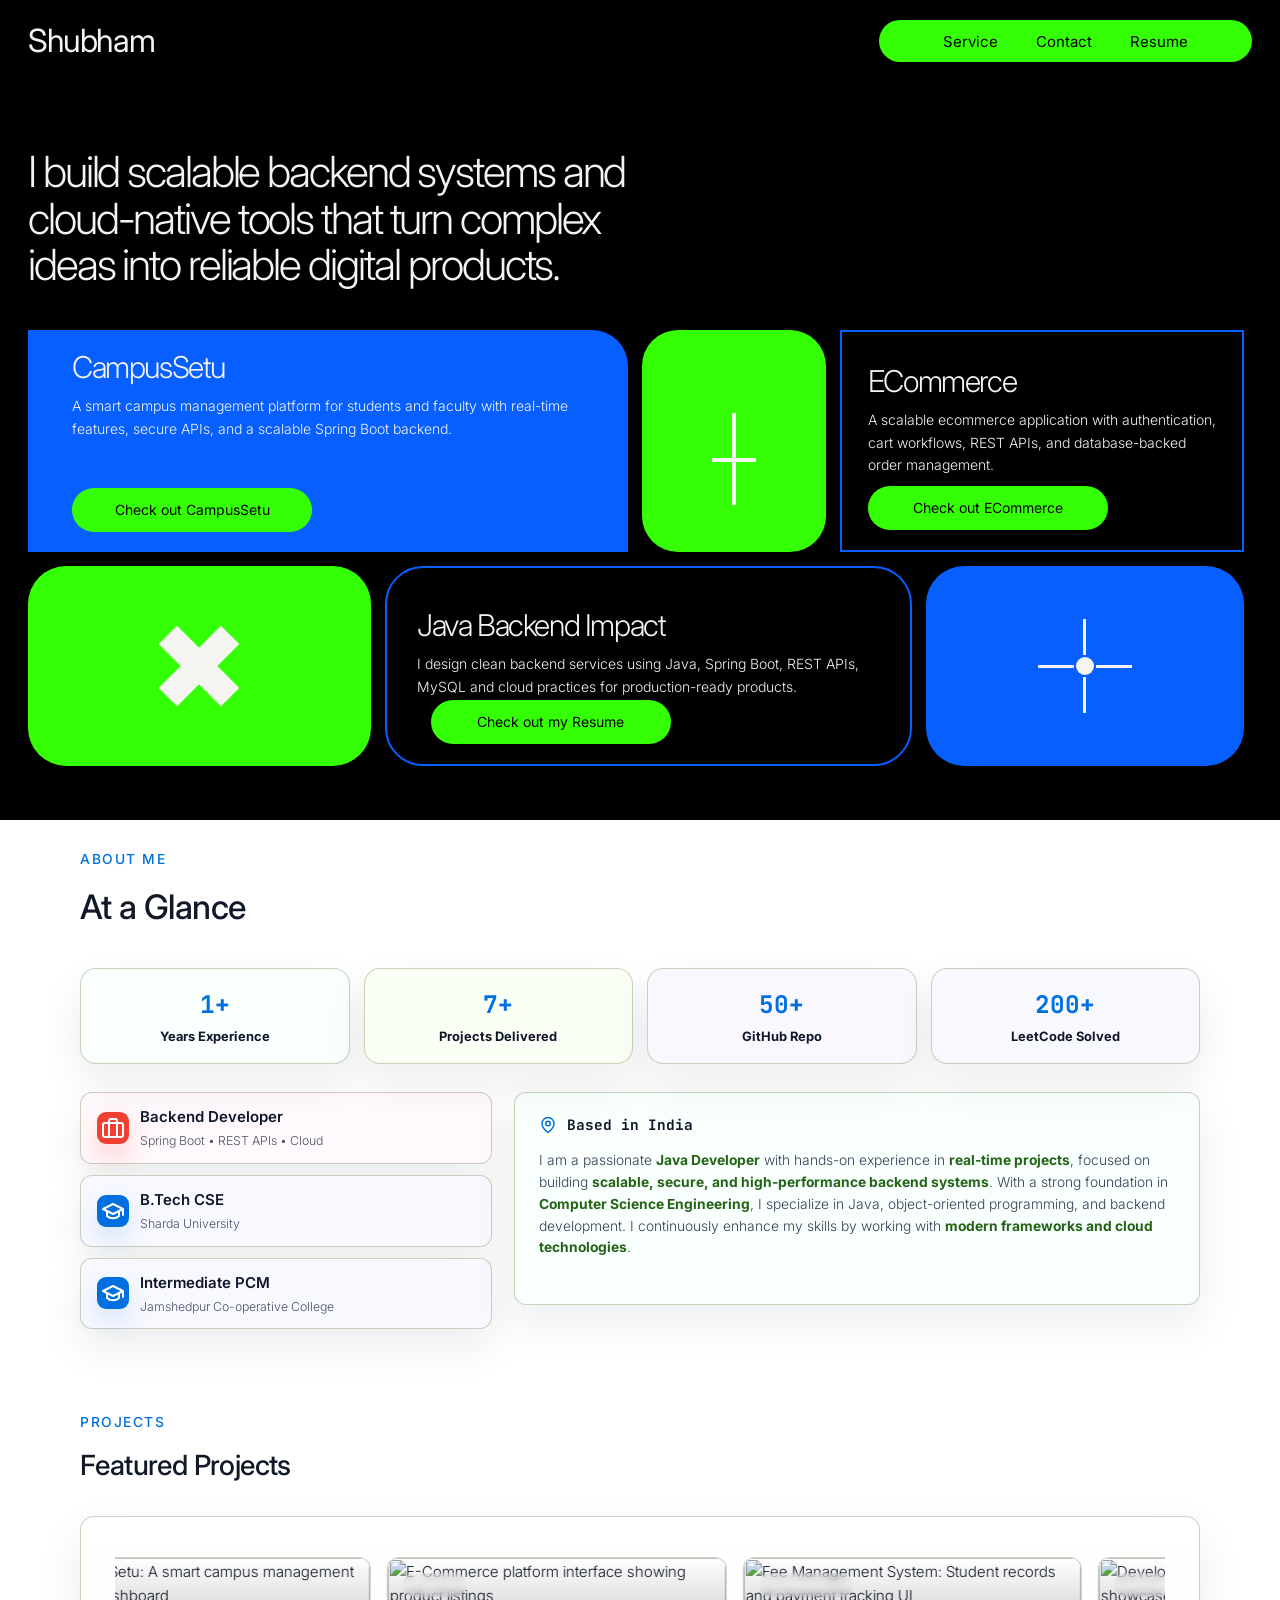
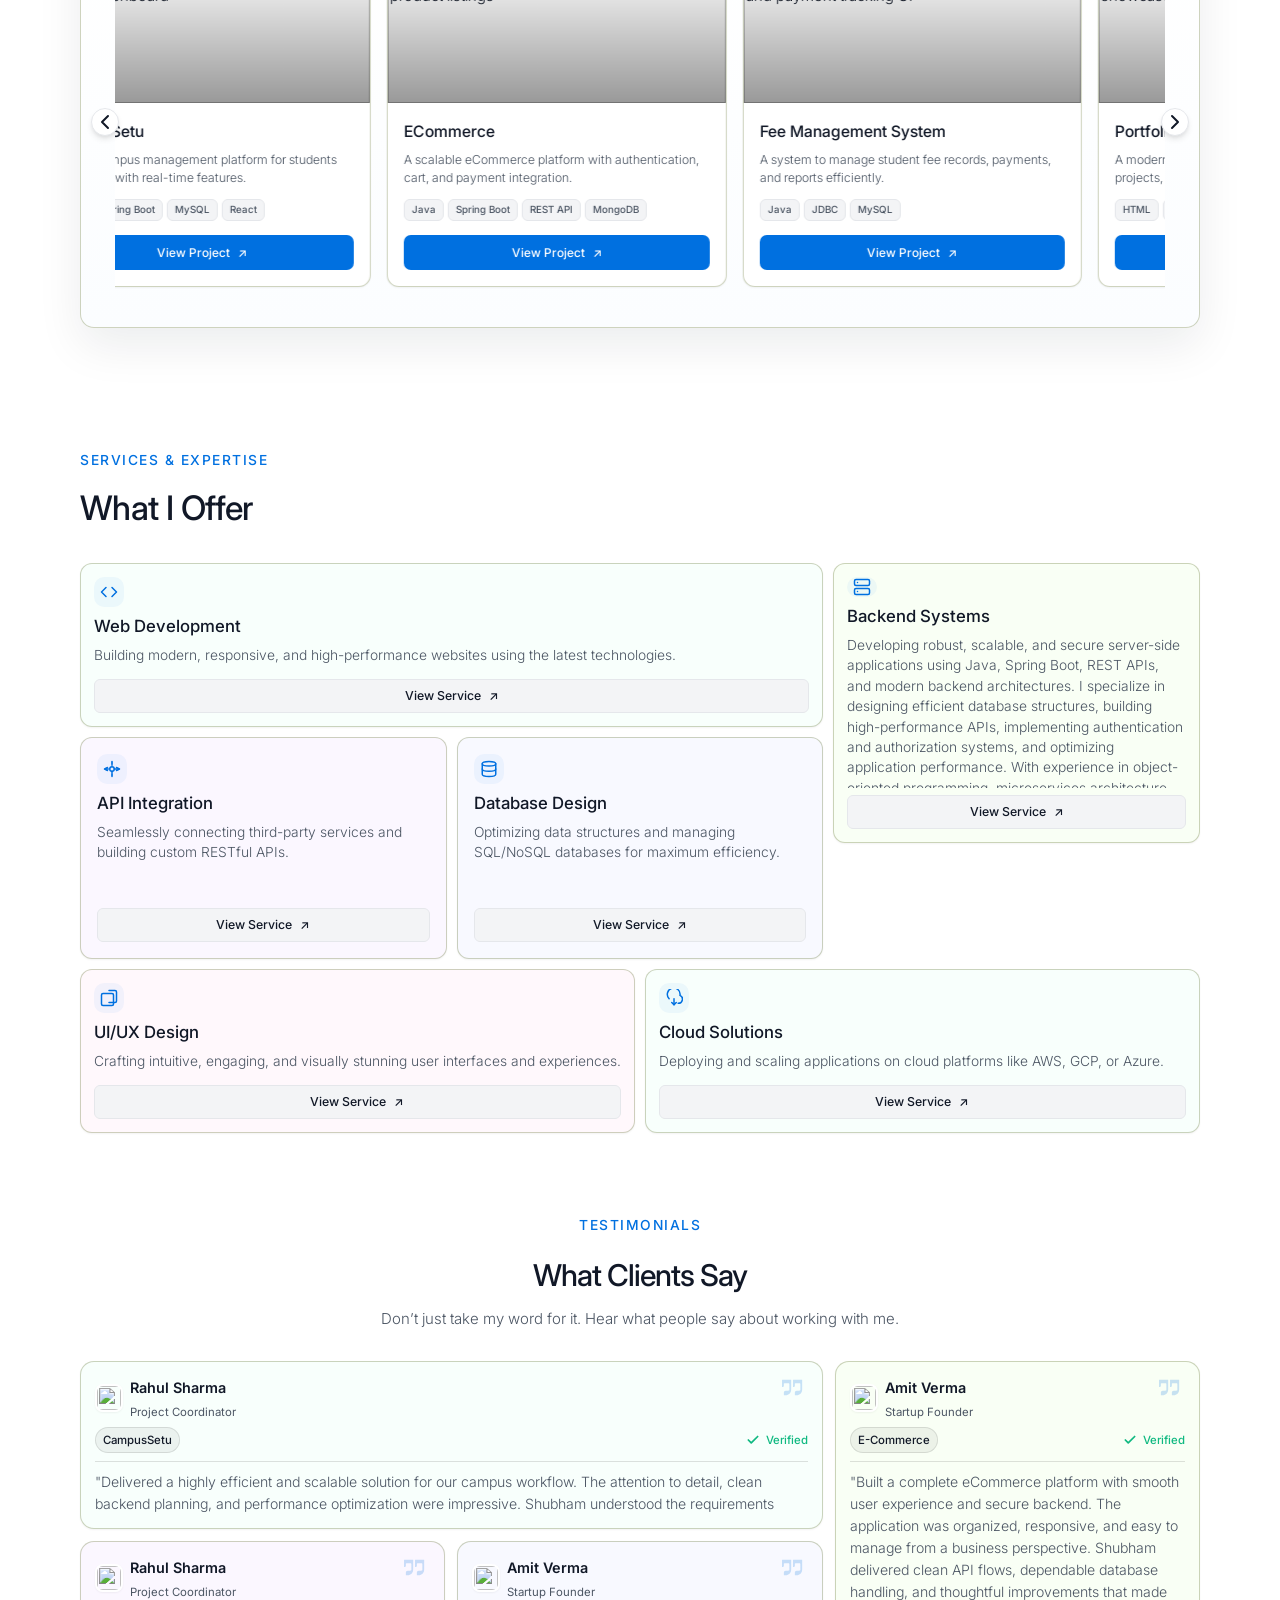
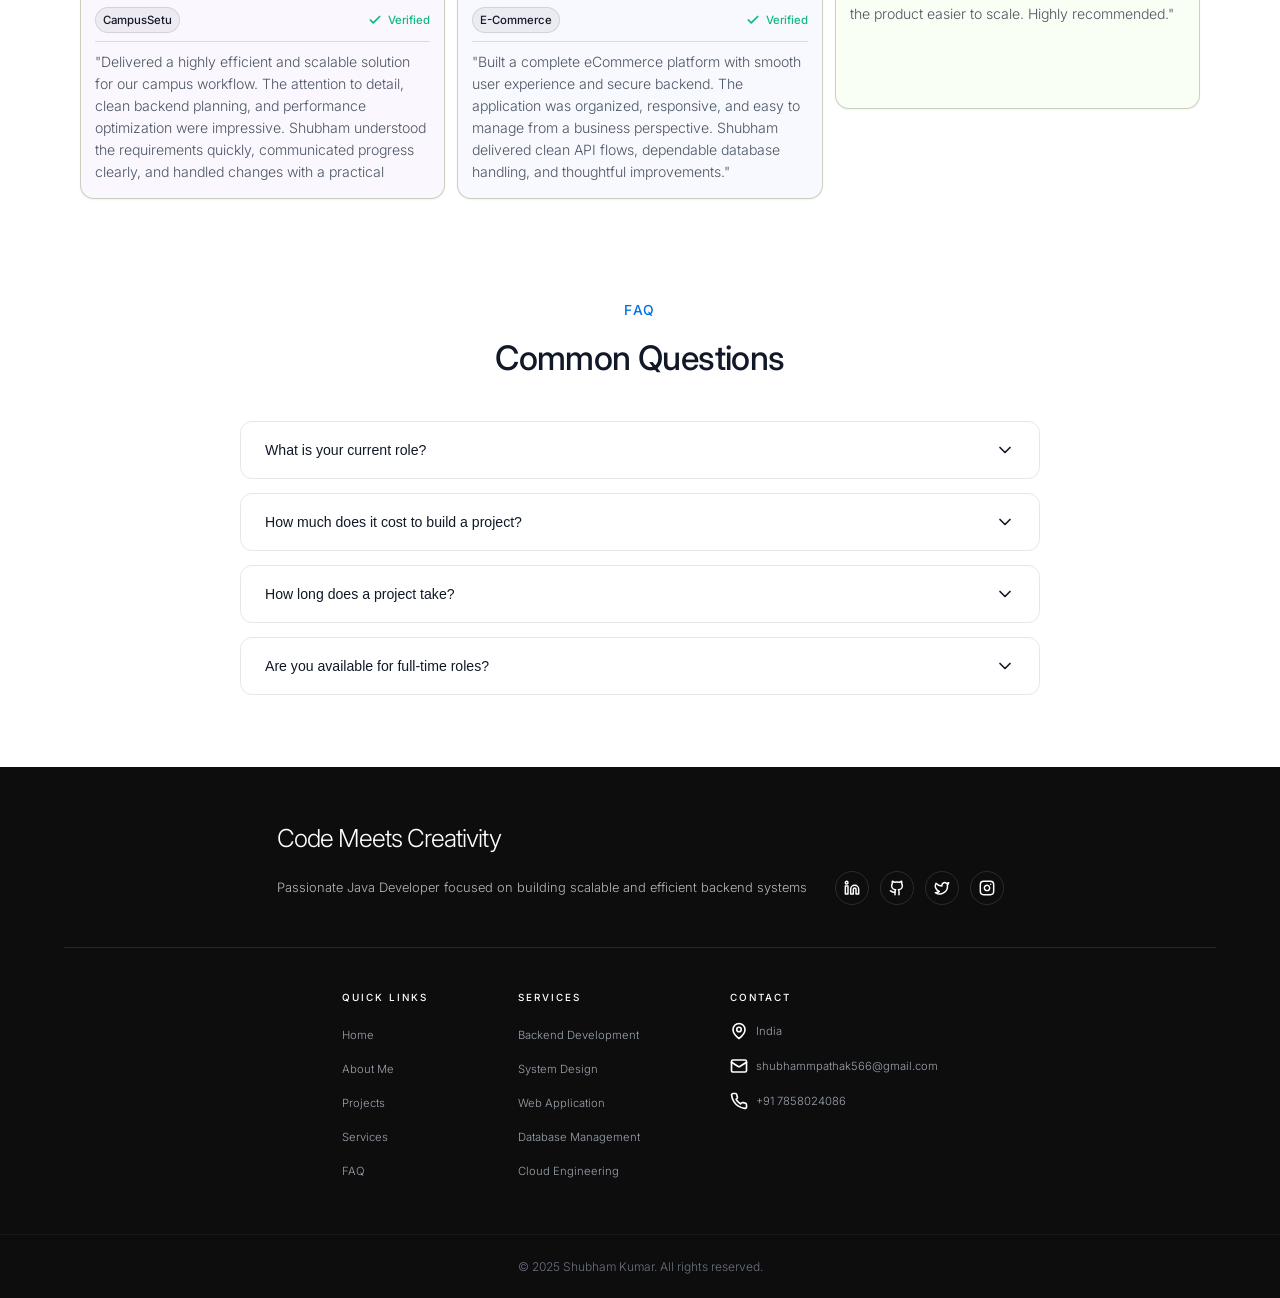
==== commit 0f3bb14c: "Update SEO title and descriptions in index.html" ====
--- a/index.html
+++ b/index.html
@@ -4,7 +4,7 @@
 
     <meta name="google-site-verification" content="_q2HJ7RwPmGtPgEFrNHrodiwY6TTVeup7VQhLZP4Q7U" />
     <!-- 🔥 SEO Title -->
-    <title>Shubham Pathak | Java Backend Developer | Cloud Engineer Portfolio</title>
+    <title>Shubham | Java Backend Developer | Cloud Engineer </title>
 
     <!-- 🔥 SEO Description -->
     <meta name="description"
@@ -26,7 +26,7 @@
     <!-- 🔥 Open Graph (Facebook / LinkedIn) -->
     <meta property="og:type" content="website">
     <meta property="og:url" content="https://shubham-portfolio-eight-nu.vercel.app/">
-    <meta property="og:title" content="Shubham Pathak | Java Developer Portfolio">
+    <meta property="og:title" content="Shubham | Java Developer X Cloud Engineer">
     <meta property="og:description"
         content="Java Backend Developer & Cloud Engineer skilled in Spring Boot, AWS, and Microservices.">
     <meta property="og:image" content="https://shubham-portfolio-eight-nu.vercel.app/profile_contact.png">
@@ -34,7 +34,7 @@
     <!-- 🔥 Twitter -->
     <meta name="twitter:card" content="summary_large_image">
     <meta name="twitter:url" content="https://shubham-portfolio-eight-nu.vercel.app/">
-    <meta name="twitter:title" content="Shubham Pathak | Java Developer Portfolio">
+    <meta name="twitter:title" content="Shubham | Java Developer X Cloud Engineer">
     <meta name="twitter:description"
         content="Java Backend Developer & Cloud Engineer skilled in Spring Boot, AWS, and Microservices.">
     <meta name="twitter:image" content="https://shubham-portfolio-eight-nu.vercel.app/profile_contact.png">
@@ -102,7 +102,7 @@
 
                 <article class="home-card home-card-outline home-card-large">
                     <h2>Java Backend Impact</h2>
-                    <p>I design clean backend services using Java, Spring Boot, REST APIs, MySQL, MongoDB, and cloud practices for production-ready products.</p>
+                    <p>I design clean backend services using Java, Spring Boot, REST APIs, MySQL and cloud practices for production-ready products.</p>
                     <a href="resume.pdf" target="_blank" rel="noopener noreferrer">Check out my Resume</a>
                 </article>
 
@@ -149,7 +149,7 @@
                                 </svg>
                             </div>
                             <div class="info-text">
-                                <h4>Java Backend Developer</h4>
+                                <h4>Backend Developer</h4>
                                 <p>Spring Boot • REST APIs • Cloud</p>
                             </div>
                         </div>
@@ -199,10 +199,9 @@
                         <div class="about-bio">
                             <p>I am a passionate <span class="bio-highlight">Java Developer</span> with hands-on experience in <span class="bio-highlight">real-time projects</span>, focused
                                 on building <span class="bio-highlight">scalable, secure, and high-performance backend systems</span>. With a strong
-                                foundation in <span class="bio-highlight">Computer Science Engineering</span>, I specialize in <span class="bio-underline">Java</span>, <span class="bio-underline">object-oriented
-                                programming</span>, and <span class="bio-underline">backend development</span>. I continuously enhance my skills by working with
-                                <span class="bio-highlight">modern frameworks and cloud technologies</span>. I combine strong problem-solving abilities
-                                with <span class="bio-underline">technical expertise</span> to design <span class="bio-highlight">efficient and reliable solutions</span>.
+                                foundation in <span class="bio-highlight">Computer Science Engineering</span>, I specialize in <span>Java</span>, <span>object-oriented
+                                programming</span>, and <span>backend development</span>. I continuously enhance my skills by working with
+                                <span class="bio-highlight">modern frameworks and cloud technologies</span>. 
                             </p>
                         </div>
                         <!-- <a href="#" class="read-more">Read Full Story <span class="arrow">→</span></a>-->
@@ -412,7 +411,7 @@
                                     </svg>
                                 </div>
                                 <h3>Backend Systems</h3>
-                                <p>Developing robust, scalable, and secure server-side architectures and complex logic.
+                                <p>Developing robust, scalable, and secure server-side applications using Java, Spring Boot, REST APIs, and modern backend architectures. I specialize in designing efficient database structures, building high-performance APIs, implementing authentication and authorization systems, and optimizing application performance. With experience in object-oriented programming, microservices architecture, and cloud-ready deployments, I create reliable backend solutions that support seamless user experiences and business growth.
                                 </p>
                                 <a href="#" class="view-service-btn">View Service <span class="arrow">↗</span></a>
                             </div>
@@ -833,59 +832,6 @@
             </div>
         </div>
     </footer>
-
-        <!-- CHATBOT -->
-        <div class="chatbot-trigger" id="chatbot-trigger">
-            <div class="chatbot-tooltip">
-                <strong>Hello! How can I help?</strong>
-                <!--<span>Shubham's Virtual Assistant</span> -->
-            </div>
-            <svg xmlns="http://www.w3.org/2000/svg" width="24" height="24" viewBox="0 0 24 24" fill="none"
-                stroke="currentColor" stroke-width="2" stroke-linecap="round" stroke-linejoin="round">
-                <path d="M21 15a2 2 0 0 1-2 2H7l-4 4V5a2 2 0 0 1 2-2h14a2 2 0 0 1 2 2z" />
-            </svg>
-        </div>
-
-        <div class="chatbot-window" id="chatbot-window">
-            <div class="chatbot-header">
-                <div class="chatbot-title">
-                    <div class="status-dot"></div>
-                    <span>Shubham's Assistant</span>
-                </div>
-                <button class="close-chatbot" id="close-chatbot">
-                    <svg xmlns="http://www.w3.org/2000/svg" width="20" height="20" viewBox="0 0 24 24" fill="none"
-                        stroke="currentColor" stroke-width="2" stroke-linecap="round" stroke-linejoin="round">
-                        <line x1="18" y1="6" x2="6" y2="18" />
-                        <line x1="6" y1="6" x2="18" y2="18" />
-                    </svg>
-                </button>
-            </div>
-
-            <div class="chatbot-messages" id="chatbot-messages">
-                <div class="message bot">
-                    Hi! I'm virtual assistant. How can I help you today?
-                </div>
-            </div>
-
-            <div class="chatbot-options">
-                <button class="option-btn" data-type="skills">Technical Skills</button>
-                <button class="option-btn" data-type="projects">Key Projects</button>
-                <button class="option-btn" data-type="contact">Get in Touch</button>
-                <button class="option-btn" data-type="resume">Download Resume</button>
-            </div>
-
-            <div class="chatbot-input-area">
-                <input type="text" placeholder="Type your message..." id="chatbot-input">
-                <button class="send-msg" id="send-msg">
-                    <svg xmlns="http://www.w3.org/2000/svg" width="18" height="18" viewBox="0 0 24 24" fill="none"
-                        stroke="currentColor" stroke-width="2" stroke-linecap="round" stroke-linejoin="round">
-                        <line x1="22" y1="2" x2="11" y2="13" />
-                        <polygon points="22 2 15 22 11 13 2 9 22 2" />
-                    </svg>
-                </button>
-            </div>
-        </div>
-
         <script src="script.js"></script>
 </body>
 
